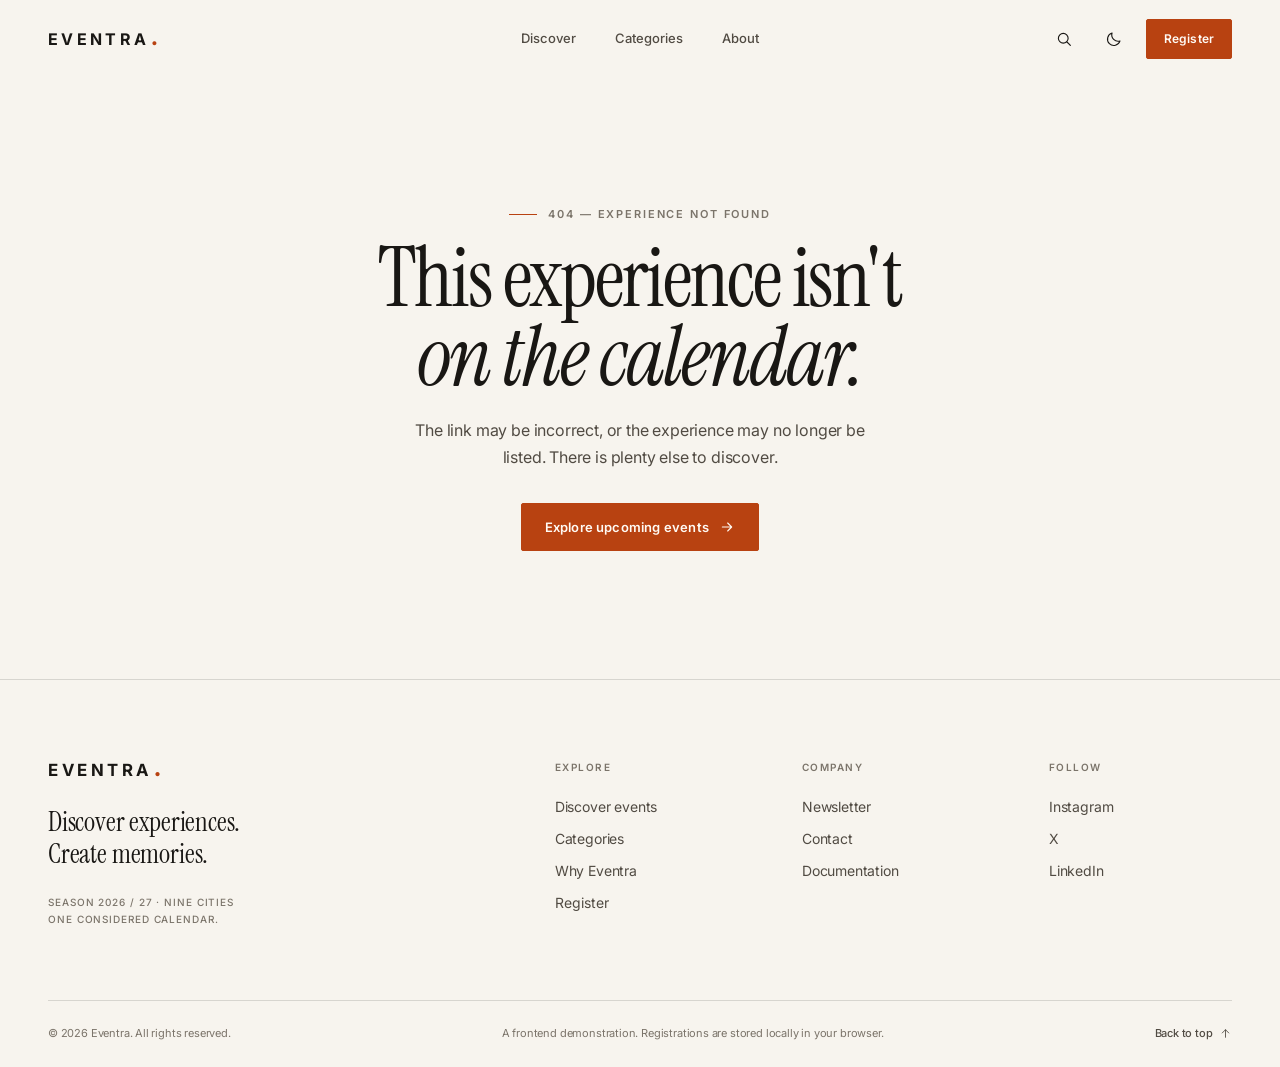
==== event.html @ 3c0b4830 "feat: build Eventra event discovery and registration site" ====
<!DOCTYPE html>
<html lang="en" data-theme="light">
<head>
  <meta charset="utf-8">
  <meta name="viewport" content="width=device-width, initial-scale=1">
  <title>Experience — Eventra</title>
  <meta name="description" content="An experience on the Eventra calendar. See the details, check availability, and register in a minute.">
  <meta name="theme-color" content="#f7f4ee">
  <meta property="og:title" content="Experience — Eventra">
  <meta property="og:description" content="An experience on the Eventra calendar.">
  <meta property="og:type" content="website">
  <link rel="icon" href="assets/favicon.svg" type="image/svg+xml">
  <link rel="preconnect" href="https://fonts.googleapis.com">
  <link rel="preconnect" href="https://fonts.gstatic.com" crossorigin>
  <link rel="preconnect" href="https://images.unsplash.com">
  <link href="https://fonts.googleapis.com/css2?family=Instrument+Serif:ital@0;1&family=Inter:wght@400;500;600;700&display=swap" rel="stylesheet">
  <link rel="stylesheet" href="css/style.css">
  <link rel="stylesheet" href="css/components.css">
  <link rel="stylesheet" href="css/event.css">
  <link rel="stylesheet" href="css/responsive.css">
  <script src="js/theme-init.js"></script>
</head>
<body id="top">
  <a class="skip-link" href="#main">Skip to content</a>
  <noscript>
    <div class="nojs-note">Eventra uses JavaScript to load event details and registration. Please enable it to continue.</div>
  </noscript>

  <header class="site-header" id="site-header">
    <div class="container header__inner">
      <a class="brand" href="index.html" aria-label="Eventra — home">
        EVENTRA<span class="brand__dot" aria-hidden="true">.</span>
      </a>

      <nav class="primary-nav" aria-label="Primary">
        <a class="nav-link" href="index.html#discover">Discover</a>
        <a class="nav-link" href="index.html#categories">Categories</a>
        <a class="nav-link" href="index.html#about">About</a>
      </nav>

      <div class="header__actions">
        <button type="button" class="icon-btn" data-search-jump aria-label="Search experiences" title="Search experiences">
          <svg viewBox="0 0 24 24" fill="none" stroke="currentColor" stroke-width="1.5" aria-hidden="true" focusable="false"><circle cx="11" cy="11" r="6.5"/><path d="m16 16 4.5 4.5" stroke-linecap="round"/></svg>
        </button>
        <button type="button" class="icon-btn theme-toggle" data-theme-toggle aria-label="Switch to dark mode" title="Switch to dark mode">
          <svg class="icon icon--sun" viewBox="0 0 24 24" fill="none" stroke="currentColor" stroke-width="1.5" aria-hidden="true" focusable="false"><circle cx="12" cy="12" r="4"/><path d="M12 2v2M12 20v2M4.9 4.9l1.4 1.4M17.7 17.7l1.4 1.4M2 12h2M20 12h2M4.9 19.1l1.4-1.4M17.7 6.3l1.4-1.4" stroke-linecap="round"/></svg>
          <svg class="icon icon--moon" viewBox="0 0 24 24" fill="none" stroke="currentColor" stroke-width="1.5" aria-hidden="true" focusable="false"><path d="M20 14.6A8.5 8.5 0 0 1 9.4 4a8.5 8.5 0 1 0 10.6 10.6Z" stroke-linejoin="round"/></svg>
        </button>
        <button type="button" class="btn btn-primary btn--sm header__cta" data-register>Register</button>
        <button type="button" class="nav-toggle" aria-label="Open menu" aria-expanded="false" aria-controls="mobile-nav">
          <span></span>
          <span></span>
        </button>
      </div>
    </div>

    <div class="mobile-nav" id="mobile-nav">
      <nav class="mobile-nav__links" aria-label="Mobile">
        <a class="mobile-nav__link" href="index.html#discover">
          <span>Discover</span>
          <svg class="icon" viewBox="0 0 24 24" fill="none" stroke="currentColor" stroke-width="1.6" aria-hidden="true"><path d="M5 12h14M13 6l6 6-6 6" stroke-linecap="round" stroke-linejoin="round"/></svg>
        </a>
        <a class="mobile-nav__link" href="index.html#categories">
          <span>Categories</span>
          <svg class="icon" viewBox="0 0 24 24" fill="none" stroke="currentColor" stroke-width="1.6" aria-hidden="true"><path d="M5 12h14M13 6l6 6-6 6" stroke-linecap="round" stroke-linejoin="round"/></svg>
        </a>
        <a class="mobile-nav__link" href="index.html#about">
          <span>About</span>
          <svg class="icon" viewBox="0 0 24 24" fill="none" stroke="currentColor" stroke-width="1.6" aria-hidden="true"><path d="M5 12h14M13 6l6 6-6 6" stroke-linecap="round" stroke-linejoin="round"/></svg>
        </a>
      </nav>
      <div class="mobile-nav__footer">
        <button type="button" class="btn btn-primary btn--block" data-register>Register for an event</button>
        <p>Discover experiences.<br>Create memories.</p>
      </div>
    </div>
  </header>

  <main id="main">
    <div id="event-view" hidden>
      <section class="event-hero" aria-labelledby="event-title">
        <div class="container">
          <nav class="breadcrumb" aria-label="Breadcrumb">
            <a href="index.html">Eventra</a>
            <span aria-hidden="true">/</span>
            <a href="index.html#discover">Discover</a>
            <span aria-hidden="true">/</span>
            <span id="event-breadcrumb-category">Category</span>
            <span aria-hidden="true">/</span>
            <span class="breadcrumb__current" id="event-breadcrumb-title" aria-current="page">Experience</span>
          </nav>

          <div class="event-hero__grid">
            <div class="event-hero__content">
              <div class="event-kicker reveal">
                <span class="tag" id="event-category">Category</span>
                <span class="event-kicker__season">Season 2026 / 27</span>
              </div>
              <h1 class="event-title reveal" id="event-title" style="--reveal-delay: 50ms">The experience.</h1>
              <p class="event-lede reveal" id="event-excerpt" style="--reveal-delay: 100ms"></p>
              <p class="event-host">Presented by <span id="event-host"></span></p>
              <div class="event-hero__actions reveal" style="--reveal-delay: 150ms">
                <button type="button" class="btn btn-primary event-register-trigger" id="event-register-hero" data-register>
                  Register now
                  <svg class="icon" viewBox="0 0 24 24" fill="none" stroke="currentColor" stroke-width="1.6" aria-hidden="true"><path d="M5 12h14M13 6l6 6-6 6" stroke-linecap="round" stroke-linejoin="round"/></svg>
                </button>
                <a class="link-underline" href="#registration-panel">Check availability</a>
              </div>
              <dl class="event-meta reveal" style="--reveal-delay: 200ms">
                <div class="event-meta__item">
                  <dt>Date</dt>
                  <dd id="event-date"></dd>
                </div>
                <div class="event-meta__item">
                  <dt>Time</dt>
                  <dd id="event-time"></dd>
                </div>
                <div class="event-meta__item">
                  <dt>Location</dt>
                  <dd><span id="event-venue"></span>, <span id="event-city"></span></dd>
                </div>
              </dl>
            </div>

            <figure class="event-cover reveal" style="--reveal-delay: 100ms">
              <img id="event-cover" alt="" width="1200" height="1500" decoding="async">
              <figcaption id="event-cover-caption"></figcaption>
            </figure>
          </div>
        </div>
      </section>

      <div class="container">
        <div class="event-body">
          <aside class="event-aside" aria-label="Registration details" id="registration-panel">
            <div class="registration-card">
              <div class="registration-card__top">
                <p class="eyebrow">Registration</p>
                <span class="status-badge" id="event-status">Registration open</span>
              </div>

              <div class="countdown-block" id="countdown-block">
                <p class="countdown-label">Starts in</p>
                <div class="countdown">
                  <div class="countdown__unit">
                    <span class="countdown__value" data-countdown="days">00</span>
                    <span class="countdown__label">Days</span>
                  </div>
                  <div class="countdown__unit">
                    <span class="countdown__value" data-countdown="hours">00</span>
                    <span class="countdown__label">Hours</span>
                  </div>
                  <div class="countdown__unit">
                    <span class="countdown__value" data-countdown="minutes">00</span>
                    <span class="countdown__label">Mins</span>
                  </div>
                  <div class="countdown__unit">
                    <span class="countdown__value" data-countdown="seconds">00</span>
                    <span class="countdown__label">Secs</span>
                  </div>
                </div>
              </div>
              <p class="countdown-ended" id="countdown-ended" hidden></p>

              <dl class="registration-meta">
                <div><dt>Date</dt><dd id="event-aside-date"></dd></div>
                <div><dt>Time</dt><dd id="event-aside-time"></dd></div>
                <div><dt>Venue</dt><dd id="event-aside-venue"></dd></div>
                <div><dt>Entry</dt><dd>Open RSVP</dd></div>
              </dl>

              <button type="button" class="btn btn-primary btn--block event-register-trigger" id="event-register" data-register>
                Register now
              </button>
              <a class="btn btn-ghost btn--block" id="event-past-link" href="index.html#discover" hidden>Explore upcoming events</a>

              <div class="registration-actions">
                <button type="button" class="text-link" data-copy-link>Copy link</button>
                <button type="button" class="text-link" id="calendar-button" data-add-calendar>Add to calendar</button>
              </div>

              <p class="registration-note">A demonstration registration. Your details stay in this browser; no payment or email is involved.</p>
            </div>
          </aside>

          <article class="event-content">
            <section class="detail-section" id="experience">
              <p class="eyebrow">About</p>
              <h2>The <em>experience.</em></h2>
              <div class="prose" id="event-description"></div>
            </section>

            <section class="detail-section">
              <p class="eyebrow">What to expect</p>
              <h2>Come as you are.<br><em>Leave with more.</em></h2>
              <ul class="expect-list" id="event-expect"></ul>
            </section>

            <section class="detail-section">
              <p class="eyebrow">Highlights</p>
              <h2>The shape of the day.</h2>
              <ul class="highlight-list" id="event-highlights"></ul>
            </section>

            <section class="detail-section">
              <p class="eyebrow">Venue</p>
              <h2>Where it happens.</h2>
              <div class="venue-card">
                <div>
                  <h3 id="event-venue-name"></h3>
                  <address>
                    <span id="event-address"></span><br>
                    <span id="event-venue-city"></span>
                  </address>
                </div>
                <a class="text-link" id="maps-link" href="https://www.google.com/maps" target="_blank" rel="noopener noreferrer">
                  Open in maps
                  <svg class="icon" viewBox="0 0 24 24" fill="none" stroke="currentColor" stroke-width="1.6" aria-hidden="true"><path d="M7 17 17 7M8 7h9v9" stroke-linecap="round" stroke-linejoin="round"/></svg>
                </a>
              </div>
            </section>
          </article>
        </div>
      </div>

      <section class="related" id="related-section" aria-labelledby="related-title">
        <div class="container">
          <div class="section-head">
            <div>
              <p class="eyebrow">Keep exploring</p>
              <h2 id="related-title">More worth<br><em>showing up</em> for.</h2>
            </div>
            <a class="section-head__link" href="index.html#discover">
              All experiences
              <svg class="icon" viewBox="0 0 24 24" fill="none" stroke="currentColor" stroke-width="1.6" aria-hidden="true"><path d="M5 12h14M13 6l6 6-6 6" stroke-linecap="round" stroke-linejoin="round"/></svg>
            </a>
          </div>
          <div class="related-grid" id="related-grid"></div>
        </div>
      </section>
    </div>

    <section class="not-found" id="event-not-found" hidden>
      <div class="container not-found__inner">
        <p class="eyebrow">404 — Experience not found</p>
        <h1>This experience isn't <br><em>on the calendar.</em></h1>
        <p>The link may be incorrect, or the experience may no longer be listed. There is plenty else to discover.</p>
        <a class="btn btn-primary" href="index.html#discover">
          Explore upcoming events
          <svg class="icon" viewBox="0 0 24 24" fill="none" stroke="currentColor" stroke-width="1.6" aria-hidden="true"><path d="M5 12h14M13 6l6 6-6 6" stroke-linecap="round" stroke-linejoin="round"/></svg>
        </a>
      </div>
    </section>
  </main>

  <footer class="site-footer">
    <div class="container footer__top">
      <div class="footer__brand">
        <a class="brand" href="index.html" aria-label="Eventra — home">
          EVENTRA<span class="brand__dot" aria-hidden="true">.</span>
        </a>
        <p class="footer__tagline">Discover experiences.<br>Create memories.</p>
        <p class="footer__edition">Season 2026 / 27 · Nine cities<br>One considered calendar.</p>
      </div>

      <nav class="footer__col" aria-label="Explore">
        <h3>Explore</h3>
        <a class="footer__link" href="index.html#discover">Discover events</a>
        <a class="footer__link" href="index.html#categories">Categories</a>
        <a class="footer__link" href="index.html#about">Why Eventra</a>
        <button class="footer__link" type="button" data-register>Register</button>
      </nav>

      <nav class="footer__col" aria-label="Company">
        <h3>Company</h3>
        <a class="footer__link" href="index.html#newsletter">Newsletter</a>
        <a class="footer__link" href="mailto:hello@eventra.studio">Contact</a>
        <a class="footer__link" href="README.md">Documentation</a>
      </nav>

      <div class="footer__col">
        <h3>Follow</h3>
        <a class="footer__link" href="https://www.instagram.com/subhrajyotisaho0/" target="_blank" rel="noopener noreferrer">Instagram</a>
        <a class="footer__link" href="https://x.com/subhra8640" target="_blank" rel="noopener noreferrer">X</a>
        <a class="footer__link" href="https://www.linkedin.com/in/subhrajyoti-s-b047a227a/" target="_blank" rel="noopener noreferrer">LinkedIn</a>
      </div>
    </div>

    <div class="container footer__bottom">
      <p>© <span data-year>2026</span> Eventra. All rights reserved.</p>
      <p class="footer__disclaimer">A frontend demonstration. Registrations are stored locally in your browser.</p>
      <a class="footer__top-link" href="#top">
        Back to top
        <svg class="icon" viewBox="0 0 24 24" fill="none" stroke="currentColor" stroke-width="1.6" aria-hidden="true"><path d="M12 19V5M6 11l6-6 6 6" stroke-linecap="round" stroke-linejoin="round"/></svg>
      </a>
    </div>
  </footer>

  <script defer src="js/events.js"></script>
  <script defer src="js/utils.js"></script>
  <script defer src="js/ui.js"></script>
  <script defer src="js/theme.js"></script>
  <script defer src="js/registration.js"></script>
  <script defer src="js/event-details.js"></script>
</body>
</html>
---- css/style.css ----
/* ==========================================================================
   EVENTRA — core design system
   Warm editorial minimalism. Instrument Serif, Inter, burnt orange.
   ========================================================================== */

/* --------------------------------------------------------------------------
   1. Design tokens
   -------------------------------------------------------------------------- */
:root {
  color-scheme: light;

  --bg: #f7f4ee;
  --bg-elevated: #fcfaf5;
  --surface: #efeae1;
  --surface-strong: #e7e0d4;

  --text: #191714;
  --text-soft: #514b43;
  --muted: #7b746a;

  --line: rgba(25, 23, 20, 0.14);
  --line-strong: rgba(25, 23, 20, 0.26);

  --accent: #b84211;
  --accent-hover: #953309;
  --accent-ink: #9e3a10;
  --accent-soft: #f1e0d2;
  --accent-contrast: #fffaf4;

  --success: #2b6a45;
  --danger: #a62b21;

  --shadow-sm: 0 10px 30px rgba(25, 23, 20, 0.08);
  --shadow-lg: 0 30px 90px rgba(20, 17, 13, 0.22);

  --font-serif: "Instrument Serif", "Iowan Old Style", Georgia, "Times New Roman", serif;
  --font-sans: "Inter", -apple-system, BlinkMacSystemFont, "Segoe UI", Helvetica, Arial, sans-serif;
  --font-mono: "SFMono-Regular", Consolas, "Liberation Mono", Menlo, monospace;

  --container: 78rem;
  --gutter: clamp(1.25rem, 4vw, 3rem);
  --header-height: 4.875rem;
  --section-space: clamp(4.5rem, 9vw, 8.5rem);
  --radius: 2px;

  --ease: cubic-bezier(0.22, 0.61, 0.36, 1);
  --ease-out: cubic-bezier(0.16, 1, 0.3, 1);
}

[data-theme="dark"] {
  color-scheme: dark;

  --bg: #141311;
  --bg-elevated: #1b1917;
  --surface: #201e1b;
  --surface-strong: #282521;

  --text: #f3efe7;
  --text-soft: #c9c3b8;
  --muted: #9b9489;

  --line: rgba(243, 239, 231, 0.13);
  --line-strong: rgba(243, 239, 231, 0.25);

  --accent: #ff6a33;
  --accent-hover: #ff8458;
  --accent-ink: #ff8a60;
  --accent-soft: #3a2418;
  --accent-contrast: #1b0c05;

  --success: #86c79f;
  --danger: #ff9b91;

  --shadow-sm: 0 10px 30px rgba(0, 0, 0, 0.3);
  --shadow-lg: 0 30px 90px rgba(0, 0, 0, 0.5);
}

/* --------------------------------------------------------------------------
   2. Base
   -------------------------------------------------------------------------- */
*,
*::before,
*::after {
  box-sizing: border-box;
}

html {
  scroll-behavior: smooth;
  scroll-padding-top: calc(var(--header-height) + 1.25rem);
  -webkit-text-size-adjust: 100%;
  text-size-adjust: 100%;
}

body {
  margin: 0;
  min-width: 20rem;
  overflow-x: clip;
  background-color: var(--bg);
  color: var(--text);
  font-family: var(--font-sans);
  font-size: 1rem;
  line-height: 1.65;
  letter-spacing: -0.011em;
  -webkit-font-smoothing: antialiased;
  -moz-osx-font-smoothing: grayscale;
  text-rendering: optimizeLegibility;
}

body.is-modal-open,
body.is-nav-open {
  overflow: hidden;
}

main {
  display: block;
}

h1,
h2,
h3,
h4 {
  margin: 0;
  font-family: var(--font-serif);
  font-weight: 400;
  letter-spacing: -0.018em;
  line-height: 1.05;
  text-wrap: balance;
}

h1 em,
h2 em,
h3 em {
  font-style: italic;
}

p {
  margin: 0;
}

ul,
ol,
dl,
dd {
  margin: 0;
  padding: 0;
}

ul,
ol {
  list-style: none;
}

img,
svg {
  display: block;
}

img {
  max-width: 100%;
}

a {
  color: inherit;
  text-decoration: none;
}

button {
  margin: 0;
  padding: 0;
  border: 0;
  background: none;
  color: inherit;
  font: inherit;
  cursor: pointer;
}

input,
select,
textarea {
  font: inherit;
  color: inherit;
}

fieldset {
  margin: 0;
  padding: 0;
  border: 0;
}

address {
  font-style: normal;
}

::selection {
  background: var(--accent);
  color: var(--accent-contrast);
}

:focus-visible {
  outline: 2px solid var(--accent);
  outline-offset: 3px;
}

[hidden] {
  display: none !important;
}

.icon {
  width: 1rem;
  height: 1rem;
  flex: 0 0 auto;
}

.sr-only {
  position: absolute !important;
  width: 1px;
  height: 1px;
  padding: 0;
  margin: -1px;
  overflow: hidden;
  clip: rect(0, 0, 0, 0);
  white-space: nowrap;
  border: 0;
}

.skip-link {
  position: fixed;
  top: 0.75rem;
  left: 0.75rem;
  z-index: 2000;
  padding: 0.75rem 1rem;
  border-radius: var(--radius);
  background: var(--text);
  color: var(--bg);
  font-size: 0.8125rem;
  font-weight: 600;
  transform: translateY(-200%);
  transition: transform 0.2s var(--ease);
}

.skip-link:focus {
  transform: translateY(0);
}

.nojs-note {
  padding: 0.85rem var(--gutter);
  border-bottom: 1px solid var(--line);
  background: var(--surface);
  color: var(--text-soft);
  text-align: center;
  font-size: 0.8125rem;
}

.container {
  width: min(var(--container), calc(100% - (var(--gutter) * 2)));
  margin-inline: auto;
}

/* --------------------------------------------------------------------------
   3. Shared type and interface atoms
   -------------------------------------------------------------------------- */
.eyebrow {
  display: flex;
  align-items: center;
  gap: 0.7rem;
  margin: 0 0 1.1rem;
  color: var(--muted);
  font-family: var(--font-sans);
  font-size: 0.6875rem;
  font-weight: 600;
  letter-spacing: 0.17em;
  line-height: 1.3;
  text-transform: uppercase;
}

.eyebrow::before {
  content: "";
  width: 1.75rem;
  height: 1px;
  flex: 0 0 auto;
  background: var(--accent);
}

.btn {
  display: inline-flex;
  min-height: 3rem;
  align-items: center;
  justify-content: center;
  gap: 0.65rem;
  padding: 0.8rem 1.4rem;
  border: 1px solid transparent;
  border-radius: var(--radius);
  font-family: var(--font-sans);
  font-size: 0.8125rem;
  font-weight: 600;
  letter-spacing: 0.015em;
  line-height: 1.2;
  text-align: center;
  transition:
    background-color 0.25s var(--ease),
    border-color 0.25s var(--ease),
    color 0.25s var(--ease),
    transform 0.25s var(--ease);
}

.btn .icon {
  width: 1rem;
  height: 1rem;
  transition: transform 0.25s var(--ease);
}

.btn:hover .icon {
  transform: translateX(3px);
}

.btn--primary,
.btn-primary {
  border-color: var(--accent);
  background: var(--accent);
  color: var(--accent-contrast);
}

.btn--primary:hover,
.btn-primary:hover {
  border-color: var(--accent-hover);
  background: var(--accent-hover);
}

.btn--ghost,
.btn-ghost {
  border-color: var(--line-strong);
  background: transparent;
  color: var(--text);
}

.btn--ghost:hover,
.btn-ghost:hover {
  border-color: var(--text);
}

.btn--sm {
  min-height: 2.5rem;
  padding: 0.55rem 1.05rem;
  font-size: 0.75rem;
}

.btn--block,
.btn-block {
  width: 100%;
}

.btn:disabled,
.btn[aria-disabled="true"] {
  cursor: not-allowed;
  opacity: 0.5;
}

.btn:disabled:hover .icon,
.btn[aria-disabled="true"]:hover .icon {
  transform: none;
}

.link-underline {
  display: inline-flex;
  align-items: center;
  padding-bottom: 0.25rem;
  border-bottom: 1px solid var(--line-strong);
  color: var(--text);
  font-size: 0.8125rem;
  font-weight: 500;
  transition: border-color 0.25s var(--ease), color 0.25s var(--ease);
}

.link-underline:hover {
  border-color: var(--accent);
  color: var(--accent-ink);
}

.text-link {
  display: inline-flex;
  align-items: center;
  gap: 0.45rem;
  padding-bottom: 0.2rem;
  border: 0;
  border-bottom: 1px solid var(--line-strong);
  background: none;
  color: var(--text);
  font-family: var(--font-sans);
  font-size: 0.6875rem;
  font-weight: 600;
  letter-spacing: 0.09em;
  line-height: 1.4;
  text-transform: uppercase;
  transition: border-color 0.25s var(--ease), color 0.25s var(--ease);
}

.text-link .icon {
  width: 0.875rem;
  height: 0.875rem;
}

.text-link:hover {
  border-color: var(--accent);
  color: var(--accent-ink);
}

.tag {
  display: inline-flex;
  align-items: center;
  gap: 0.45rem;
  padding: 0.38rem 0.55rem;
  border: 1px solid var(--line);
  border-radius: var(--radius);
  background: var(--bg);
  color: var(--text);
  font-family: var(--font-sans);
  font-size: 0.625rem;
  font-weight: 600;
  letter-spacing: 0.11em;
  line-height: 1.3;
  text-transform: uppercase;
}

.tag::before {
  content: "";
  width: 0.3rem;
  height: 0.3rem;
  flex: 0 0 auto;
  background: var(--accent);
}

.field-input {
  width: 100%;
  min-height: 3rem;
  padding: 0.72rem 0.9rem;
  border: 1px solid var(--line);
  border-radius: var(--radius);
  background: var(--bg);
  color: var(--text);
  font-size: 0.9375rem;
  line-height: 1.5;
  transition: border-color 0.2s var(--ease), box-shadow 0.2s var(--ease);
}

.field-input::placeholder {
  color: var(--muted);
  opacity: 0.85;
}

.field-input:focus {
  outline: none;
  border-color: var(--accent);
  box-shadow: 0 0 0 3px var(--accent-soft);
}

.field-input[aria-invalid="true"] {
  border-color: var(--danger);
}

.field-input[aria-invalid="true"]:focus {
  box-shadow: 0 0 0 3px rgba(166, 43, 33, 0.16);
}

textarea.field-input {
  min-height: 6.5rem;
  resize: vertical;
}

.select-wrap {
  position: relative;
}

.select-wrap > .icon,
.select-wrap > svg {
  position: absolute;
  top: 50%;
  right: 0.85rem;
  width: 1rem;
  height: 1rem;
  color: var(--muted);
  pointer-events: none;
  transform: translateY(-50%);
}

select.field-input {
  appearance: none;
  padding-right: 2.5rem;
  cursor: pointer;
}

select option {
  background: var(--bg-elevated);
  color: var(--text);
}

.form-status {
  min-height: 1.5em;
  margin: 0.7rem 0 0;
  color: var(--success);
  font-size: 0.8125rem;
  line-height: 1.5;
}

.form-status.is-error {
  color: var(--danger);
}

/* --------------------------------------------------------------------------
   4. Header and mobile navigation
   -------------------------------------------------------------------------- */
.site-header {
  position: sticky;
  top: 0;
  z-index: 100;
  border-bottom: 1px solid transparent;
  background: var(--bg);
  transition: border-color 0.3s var(--ease);
}

.site-header.is-scrolled {
  border-bottom-color: var(--line);
}

.header__inner {
  display: grid;
  grid-template-columns: 1fr auto 1fr;
  align-items: center;
  gap: 2rem;
  height: var(--header-height);
}

.brand {
  display: inline-flex;
  align-items: baseline;
  justify-self: start;
  color: var(--text);
  font-family: var(--font-sans);
  font-size: 1rem;
  font-weight: 700;
  letter-spacing: 0.21em;
  line-height: 1;
  white-space: nowrap;
}

.brand__dot {
  margin-left: 0.08em;
  color: var(--accent);
  font-size: 1.5em;
  line-height: 0;
}

.primary-nav {
  display: flex;
  align-items: center;
  justify-content: center;
  gap: clamp(1.5rem, 3vw, 2.75rem);
}

.nav-link {
  position: relative;
  display: inline-block;
  padding: 0.55rem 0;
  color: var(--text-soft);
  font-size: 0.8125rem;
  font-weight: 500;
  letter-spacing: 0.005em;
  transition: color 0.2s var(--ease);
}

.nav-link::after {
  content: "";
  position: absolute;
  right: 100%;
  bottom: 0.25rem;
  left: 0;
  height: 1px;
  background: var(--accent);
  transition: right 0.3s var(--ease);
}

.nav-link:hover {
  color: var(--text);
}

.nav-link:hover::after,
.nav-link.is-active::after {
  right: 0;
}

.nav-link.is-active {
  color: var(--text);
}

.header__actions {
  display: flex;
  align-items: center;
  justify-self: end;
  gap: 0.4rem;
}

.icon-btn {
  display: inline-grid;
  width: 2.75rem;
  height: 2.75rem;
  place-items: center;
  border: 1px solid transparent;
  border-radius: var(--radius);
  color: var(--text);
  transition: background-color 0.2s var(--ease), color 0.2s var(--ease);
}

.icon-btn > svg,
.icon-btn > .icon {
  width: 1.125rem;
  height: 1.125rem;
}

.icon-btn:hover {
  background: var(--surface);
  color: var(--text);
}

.theme-toggle .icon--sun {
  display: none;
}

.theme-toggle .icon--moon {
  display: block;
}

[data-theme="dark"] .theme-toggle .icon--sun {
  display: block;
}

[data-theme="dark"] .theme-toggle .icon--moon {
  display: none;
}

.header__cta {
  margin-left: 0.2rem;
}

.nav-toggle {
  position: relative;
  display: none;
  width: 2.75rem;
  height: 2.75rem;
  border-radius: var(--radius);
}

.nav-toggle span {
  position: absolute;
  top: 50%;
  left: 50%;
  display: block;
  width: 1.125rem;
  height: 1.5px;
  background: currentColor;
  transform: translate(-50%, calc(-50% - 3px));
  transition: transform 0.25s var(--ease);
}

.nav-toggle span:last-child {
  transform: translate(-50%, calc(-50% + 3px));
}

.nav-toggle[aria-expanded="true"] span:first-child {
  transform: translate(-50%, -50%) rotate(45deg);
}

.nav-toggle[aria-expanded="true"] span:last-child {
  transform: translate(-50%, -50%) rotate(-45deg);
}

.mobile-nav {
  display: none;
}

.mobile-nav__links {
  display: flex;
  flex-direction: column;
}

.mobile-nav__link {
  display: flex;
  align-items: center;
  justify-content: space-between;
  gap: 1rem;
  padding: 1.1rem 0;
  border-bottom: 1px solid var(--line);
  font-family: var(--font-serif);
  font-size: 1.9rem;
  line-height: 1.2;
}

.mobile-nav__link .icon {
  width: 1.1rem;
  height: 1.1rem;
  color: var(--accent-ink);
}

.mobile-nav__footer {
  display: grid;
  gap: 1.25rem;
  margin-top: 1.75rem;
}

.mobile-nav__footer p {
  color: var(--muted);
  font-family: var(--font-serif);
  font-size: 1.1rem;
  line-height: 1.35;
}

/* --------------------------------------------------------------------------
   5. Sections and shared section headings
   -------------------------------------------------------------------------- */
.section {
  padding-block: var(--section-space);
}

.section--surface {
  border-top: 1px solid var(--line);
  border-bottom: 1px solid var(--line);
  background: var(--surface);
}

.section-head {
  display: flex;
  align-items: flex-end;
  justify-content: space-between;
  gap: clamp(1.5rem, 4vw, 3.5rem);
  margin-bottom: clamp(2.5rem, 5vw, 4.25rem);
}

.section-head h2 {
  max-width: 18ch;
  margin-top: 0.75rem;
  font-size: clamp(2.5rem, 4.8vw, 4.35rem);
  line-height: 1.01;
  letter-spacing: -0.02em;
}

.section-head__copy {
  max-width: 24rem;
  margin-bottom: 0.4rem;
  color: var(--text-soft);
  font-size: 0.9375rem;
  line-height: 1.7;
}

.section-head__link {
  display: inline-flex;
  flex: 0 0 auto;
  align-items: center;
  gap: 0.5rem;
  margin-bottom: 0.55rem;
  padding-bottom: 0.2rem;
  border-bottom: 1px solid var(--line-strong);
  color: var(--text);
  font-size: 0.6875rem;
  font-weight: 600;
  letter-spacing: 0.09em;
  line-height: 1.4;
  text-transform: uppercase;
  transition: border-color 0.25s var(--ease), color 0.25s var(--ease);
}

.section-head__link .icon {
  width: 0.875rem;
  height: 0.875rem;
}

.section-head__link:hover {
  border-color: var(--accent);
  color: var(--accent-ink);
}

/* --------------------------------------------------------------------------
   6. Footer
   -------------------------------------------------------------------------- */
.site-footer {
  padding-top: clamp(3.5rem, 6vw, 5rem);
  border-top: 1px solid var(--line);
  background: var(--bg);
}

.footer__top {
  display: grid;
  grid-template-columns: minmax(0, 1.5fr) repeat(3, minmax(0, 0.62fr));
  gap: clamp(2rem, 5vw, 4rem);
}

.footer__brand .brand {
  font-size: 1.05rem;
}

.footer__tagline {
  margin: 1.4rem 0 1.5rem;
  font-family: var(--font-serif);
  font-size: 1.7rem;
  line-height: 1.18;
}

.footer__edition {
  color: var(--muted);
  font-size: 0.625rem;
  font-weight: 500;
  letter-spacing: 0.09em;
  line-height: 1.7;
  text-transform: uppercase;
}

.footer__col {
  display: flex;
  flex-direction: column;
  align-items: flex-start;
}

.footer__col h3 {
  margin: 0.2rem 0 1.05rem;
  color: var(--muted);
  font-family: var(--font-sans);
  font-size: 0.625rem;
  font-weight: 600;
  letter-spacing: 0.15em;
  line-height: 1.4;
  text-transform: uppercase;
}

.footer__link {
  display: block;
  padding: 0.32rem 0;
  color: var(--text-soft);
  font-size: 0.875rem;
  line-height: 1.55;
  text-align: left;
  transition: color 0.2s var(--ease);
}

.footer__link:hover {
  color: var(--accent-ink);
}

.footer__bottom {
  display: flex;
  align-items: center;
  justify-content: space-between;
  gap: 1.25rem 2rem;
  margin-top: clamp(3rem, 6vw, 4.5rem);
  padding-block: 1.5rem;
  border-top: 1px solid var(--line);
  color: var(--muted);
  font-size: 0.6875rem;
  line-height: 1.6;
}

.footer__disclaimer {
  max-width: 30rem;
  text-align: center;
}

.footer__top-link {
  display: inline-flex;
  flex: 0 0 auto;
  align-items: center;
  gap: 0.4rem;
  color: var(--text-soft);
  font-weight: 500;
  transition: color 0.2s var(--ease);
}

.footer__top-link .icon {
  width: 0.8125rem;
  height: 0.8125rem;
}

.footer__top-link:hover {
  color: var(--accent-ink);
}

/* --------------------------------------------------------------------------
   7. Reveal, theme transitions, toast
   -------------------------------------------------------------------------- */
.js .reveal {
  opacity: 0;
  transform: translateY(16px);
  transition:
    opacity 0.7s var(--ease-out),
    transform 0.7s var(--ease-out);
  transition-delay: var(--reveal-delay, 0ms);
}

.js .reveal.is-visible {
  opacity: 1;
  transform: none;
}

html.theme-transitioning *,
html.theme-transitioning *::before,
html.theme-transitioning *::after {
  transition-property: background-color, border-color, color, fill, stroke, box-shadow !important;
  transition-duration: 0.35s !important;
  transition-timing-function: ease !important;
}

.toast-container {
  position: fixed;
  bottom: 1.5rem;
  left: 50%;
  z-index: 1200;
  display: grid;
  width: max-content;
  max-width: calc(100vw - 2rem);
  gap: 0.5rem;
  pointer-events: none;
  transform: translateX(-50%);
}

.toast {
  padding: 0.7rem 1rem;
  border: 1px solid var(--line);
  border-radius: var(--radius);
  background: var(--text);
  color: var(--bg);
  box-shadow: var(--shadow-sm);
  font-size: 0.8125rem;
  font-weight: 500;
  line-height: 1.5;
  animation: toast-in 0.25s var(--ease-out);
  transition: opacity 0.25s var(--ease), transform 0.25s var(--ease);
}

.toast.is-leaving {
  opacity: 0;
  transform: translateY(4px);
}

@keyframes toast-in {
  from {
    opacity: 0;
    transform: translateY(6px);
  }
  to {
    opacity: 1;
    transform: translateY(0);
  }
}
---- css/components.css ----
/* ==========================================================================
   EVENTRA — homepage components and registration dialog
   ========================================================================== */

/* --------------------------------------------------------------------------
   Hero
   -------------------------------------------------------------------------- */
.hero {
  padding-block: clamp(3rem, 6vw, 5.5rem) clamp(3.5rem, 6vw, 6.5rem);
}

.hero__grid {
  display: grid;
  grid-template-columns: minmax(0, 1.03fr) minmax(0, 0.97fr);
  align-items: center;
  gap: clamp(2.5rem, 6vw, 5.5rem);
}

.hero__content {
  position: relative;
  z-index: 1;
}

.hero__title {
  margin: 0.35rem 0 1.5rem;
  font-size: clamp(3.4rem, 7.6vw, 6.9rem);
  line-height: 0.92;
  letter-spacing: -0.025em;
}

.hero__lede {
  max-width: 31rem;
  margin-bottom: 2rem;
  color: var(--text-soft);
  font-size: clamp(1rem, 1.2vw, 1.125rem);
  line-height: 1.72;
}

.hero__actions {
  display: flex;
  flex-wrap: wrap;
  align-items: center;
  gap: 1.25rem 1.75rem;
}

.hero__stats {
  display: grid;
  grid-template-columns: repeat(3, 1fr);
  gap: 1.25rem;
  margin-top: clamp(2.5rem, 5vw, 4rem);
  padding-top: 1.4rem;
  border-top: 1px solid var(--line);
}

.hero__stats li {
  min-width: 0;
  padding-left: 1.25rem;
  border-left: 1px solid var(--line);
}

.hero__stats li:first-child {
  padding-left: 0;
  border-left: 0;
}

.hero__stats strong {
  display: block;
  font-family: var(--font-serif);
  font-size: clamp(1.7rem, 2.6vw, 2.15rem);
  font-weight: 400;
  line-height: 1;
  letter-spacing: -0.02em;
}

.hero__stats span {
  display: block;
  margin-top: 0.45rem;
  color: var(--muted);
  font-size: 0.625rem;
  font-weight: 600;
  letter-spacing: 0.12em;
  line-height: 1.4;
  text-transform: uppercase;
}

.hero__media {
  position: relative;
  justify-self: end;
  width: 100%;
  max-width: 34rem;
  margin: 0;
}

.hero__frame {
  position: relative;
  aspect-ratio: 4 / 5;
  max-height: 43rem;
  overflow: hidden;
  border-radius: var(--radius);
  background: var(--surface);
}

.hero__frame::after {
  content: "";
  position: absolute;
  inset: 0;
  border: 1px solid rgba(255, 255, 255, 0.14);
  pointer-events: none;
}

.hero__frame img {
  width: 100%;
  height: 100%;
  object-fit: cover;
  transition: transform 1.2s var(--ease);
}

.hero__media:hover .hero__frame img {
  transform: scale(1.025);
}

.hero__season {
  position: absolute;
  top: 1rem;
  right: 1rem;
  padding: 0.42rem 0.58rem;
  border: 1px solid var(--line);
  border-radius: var(--radius);
  background: var(--bg);
  color: var(--text);
  font-size: 0.5625rem;
  font-weight: 600;
  letter-spacing: 0.14em;
  line-height: 1.3;
  text-transform: uppercase;
}

.hero__card {
  position: absolute;
  bottom: 1.5rem;
  left: -1.5rem;
  width: min(78%, 21rem);
  padding: 1.1rem 1.25rem 1.2rem;
  border: 1px solid var(--line);
  border-radius: var(--radius);
  background: var(--bg-elevated);
  box-shadow: var(--shadow-sm);
}

.hero__card .eyebrow {
  margin-bottom: 0.5rem;
  font-size: 0.5625rem;
  letter-spacing: 0.14em;
}

.hero__card .eyebrow::before {
  width: 1rem;
}

.hero__card-link {
  display: flex;
  align-items: center;
  justify-content: space-between;
  gap: 0.75rem;
  font-family: var(--font-serif);
  font-size: 1.4rem;
  line-height: 1.12;
  transition: color 0.2s var(--ease);
}

.hero__card-link .icon {
  width: 1rem;
  height: 1rem;
  color: var(--accent-ink);
  transition: transform 0.25s var(--ease);
}

.hero__card-link:hover {
  color: var(--accent-ink);
}

.hero__card-link:hover .icon {
  transform: translate(2px, -2px);
}

.hero__card-meta {
  margin-top: 0.4rem;
  color: var(--muted);
  font-size: 0.6875rem;
  letter-spacing: 0.03em;
}

/* --------------------------------------------------------------------------
   Featured experiences
   -------------------------------------------------------------------------- */
.featured-grid {
  display: grid;
  grid-template-columns: minmax(0, 1.28fr) minmax(0, 0.9fr);
  align-items: stretch;
  gap: clamp(2rem, 4vw, 3.5rem);
}

.feature-card {
  min-width: 0;
}

.feature-card--lead {
  grid-row: span 2;
}

.feature-card__link {
  display: flex;
  height: 100%;
  flex-direction: column;
}

.feature-card__media {
  position: relative;
  overflow: hidden;
  border-radius: var(--radius);
  background: var(--surface);
}

.feature-card__media img {
  width: 100%;
  height: 100%;
  object-fit: cover;
  transition: transform 0.9s var(--ease);
}

.feature-card:hover .feature-card__media img {
  transform: scale(1.035);
}

.feature-card--lead .feature-card__media {
  min-height: 24rem;
  flex: 1;
}

.feature-card--compact .feature-card__link {
  display: grid;
  grid-template-columns: minmax(0, 0.92fr) minmax(0, 1.08fr);
  align-items: stretch;
  gap: 1.5rem;
}

.feature-card--compact .feature-card__media {
  width: 100%;
  min-width: 0;
  height: 100%;
  aspect-ratio: auto;
}

.feature-card--compact + .feature-card--compact {
  padding-top: clamp(1.5rem, 3vw, 2rem);
  border-top: 1px solid var(--line);
}

.feature-card__media .tag {
  position: absolute;
  top: 0.9rem;
  left: 0.9rem;
}

.feature-card__number {
  position: absolute;
  right: 1rem;
  bottom: 0.75rem;
  color: #fff;
  font-family: var(--font-serif);
  font-size: 2.25rem;
  line-height: 1;
  opacity: 0.82;
  text-shadow: 0 2px 18px rgba(0, 0, 0, 0.45);
}

.feature-card__body {
  padding-top: 1.2rem;
}

.feature-card__meta {
  display: flex;
  justify-content: space-between;
  gap: 1rem;
  margin-bottom: 0.55rem;
  color: var(--muted);
  font-size: 0.625rem;
  font-weight: 600;
  letter-spacing: 0.11em;
  line-height: 1.5;
  text-transform: uppercase;
}

.feature-card__title {
  margin-bottom: 0.7rem;
  font-size: clamp(1.55rem, 2.4vw, 2.55rem);
  line-height: 1.06;
  transition: color 0.25s var(--ease);
}

.feature-card--compact .feature-card__title {
  font-size: clamp(1.35rem, 1.8vw, 1.7rem);
}

.feature-card:hover .feature-card__title {
  color: var(--accent-ink);
}

.feature-card__venue {
  margin-bottom: 0.85rem;
  color: var(--muted);
  font-size: 0.75rem;
  line-height: 1.5;
}

.feature-card--compact .feature-card__venue {
  margin-bottom: 0.65rem;
  font-size: 0.7rem;
}

.feature-card__excerpt {
  display: -webkit-box;
  overflow: hidden;
  margin-bottom: 1rem;
  color: var(--text-soft);
  font-size: 0.9rem;
  line-height: 1.65;
  -webkit-box-orient: vertical;
  -webkit-line-clamp: 3;
}

.feature-card--compact .feature-card__excerpt {
  -webkit-line-clamp: 2;
}

/* --------------------------------------------------------------------------
   Category index
   -------------------------------------------------------------------------- */
.category-index {
  display: grid;
  grid-template-columns: 1fr 1fr;
  column-gap: clamp(2rem, 5vw, 5.5rem);
  border-bottom: 1px solid var(--line);
}

.category-row {
  display: grid;
  grid-template-columns: 2.25rem minmax(0, 1fr) auto 1.25rem;
  align-items: center;
  gap: 1rem;
  width: 100%;
  padding: 1.3rem 0.25rem;
  border-top: 1px solid var(--line);
  color: var(--text);
  text-align: left;
  transition: color 0.2s var(--ease);
}

.category-row__index {
  color: var(--muted);
  font-family: var(--font-serif);
  font-size: 0.9rem;
  font-variant-numeric: tabular-nums;
}

.category-row__info {
  display: flex;
  min-width: 0;
  flex-direction: column;
  gap: 0.15rem;
}

.category-row__name {
  font-family: var(--font-serif);
  font-size: 1.45rem;
  line-height: 1.2;
  transition: color 0.2s var(--ease);
}

.category-row__blurb {
  color: var(--muted);
  font-size: 0.75rem;
  line-height: 1.5;
}

.category-row__count {
  color: var(--muted);
  font-size: 0.625rem;
  font-weight: 500;
  letter-spacing: 0.05em;
  white-space: nowrap;
}

.category-row__arrow {
  display: inline-flex;
  align-items: center;
  justify-content: flex-end;
  color: var(--muted);
  transition: color 0.2s var(--ease), transform 0.25s var(--ease);
}

.category-row__arrow .icon {
  width: 1.05rem;
  height: 1.05rem;
}

.category-row:hover .category-row__name {
  color: var(--accent-ink);
}

.category-row:hover .category-row__arrow {
  color: var(--accent-ink);
  transform: translate(2px, -2px);
}

.category-row:focus-visible {
  outline-offset: -2px;
}

/* --------------------------------------------------------------------------
   Discovery: toolbar, filters, cards
   -------------------------------------------------------------------------- */
.discover__toolbar {
  display: flex;
  align-items: center;
  justify-content: space-between;
  gap: 1.5rem;
  padding-block: 1rem;
  border-top: 1px solid var(--line);
}

.search-field {
  display: flex;
  width: min(100%, 30rem);
  min-height: 3rem;
  flex: 1 1 22rem;
  align-items: center;
  gap: 0.7rem;
  padding: 0.55rem 0.9rem;
  border: 1px solid var(--line);
  border-radius: var(--radius);
  background: var(--bg-elevated);
  transition: border-color 0.2s var(--ease), box-shadow 0.2s var(--ease);
}

.search-field:focus-within {
  border-color: var(--text-soft);
  box-shadow: 0 0 0 3px var(--surface);
}

.search-field > svg {
  width: 1.05rem;
  height: 1.05rem;
  flex: 0 0 auto;
  color: var(--muted);
}

.search-field input {
  width: 100%;
  min-width: 0;
  padding: 0.25rem 0;
  border: 0;
  background: transparent;
  color: var(--text);
  font-size: 0.9375rem;
  line-height: 1.5;
  outline: none;
  appearance: none;
}

.search-field input::placeholder {
  color: var(--muted);
}

.search-field input::-webkit-search-cancel-button {
  display: none;
}

.search-field__clear {
  display: inline-grid;
  width: 1.75rem;
  height: 1.75rem;
  flex: 0 0 auto;
  place-items: center;
  border-radius: 50%;
  color: var(--muted);
  transition: background-color 0.2s var(--ease), color 0.2s var(--ease);
}

.search-field__clear svg {
  width: 0.9rem;
  height: 0.9rem;
}

.search-field__clear:hover {
  background: var(--surface);
  color: var(--text);
}

.sort-field {
  display: flex;
  flex: 0 0 auto;
  align-items: center;
  gap: 0.65rem;
  color: var(--muted);
  font-size: 0.6875rem;
  font-weight: 600;
  letter-spacing: 0.09em;
  text-transform: uppercase;
}

.sort-field select {
  width: auto;
  min-height: 2.65rem;
  padding: 0.55rem 2.25rem 0.55rem 0.8rem;
  border: 1px solid var(--line);
  border-radius: var(--radius);
  background: transparent;
  color: var(--text);
  font-size: 0.8125rem;
  font-weight: 500;
  letter-spacing: 0;
  text-transform: none;
  appearance: none;
  cursor: pointer;
}

.sort-field .select-wrap > .icon {
  right: 0.7rem;
}

.filter-bar {
  display: flex;
  align-items: center;
  justify-content: space-between;
  gap: 1.5rem;
  border-bottom: 1px solid var(--line);
}

.filter-chips {
  display: flex;
  flex: 1;
  align-items: center;
  gap: 1.75rem;
  overflow-x: auto;
  scrollbar-width: none;
}

.filter-chips::-webkit-scrollbar {
  display: none;
}

.filter-chip {
  position: relative;
  display: inline-flex;
  min-height: 2.9rem;
  flex: 0 0 auto;
  align-items: center;
  padding: 0.8rem 0;
  color: var(--muted);
  font-size: 0.6875rem;
  font-weight: 600;
  letter-spacing: 0.09em;
  text-transform: uppercase;
  white-space: nowrap;
  transition: color 0.2s var(--ease);
}

.filter-chip::after {
  content: "";
  position: absolute;
  right: 0;
  bottom: -1px;
  left: 0;
  height: 1px;
  background: var(--accent);
  transform: scaleX(0);
  transform-origin: left;
  transition: transform 0.3s var(--ease);
}

.filter-chip:hover {
  color: var(--text);
}

.filter-chip.is-active {
  color: var(--text);
}

.filter-chip.is-active::after {
  transform: scaleX(1);
}

.filter-chip:focus-visible {
  outline-offset: -2px;
}

.clear-filters {
  flex: 0 0 auto;
  padding: 0.5rem 0;
  border-bottom: 1px solid var(--line-strong);
  color: var(--text-soft);
  font-size: 0.625rem;
  font-weight: 600;
  letter-spacing: 0.09em;
  line-height: 1.4;
  text-transform: uppercase;
  transition: border-color 0.2s var(--ease), color 0.2s var(--ease);
}

.clear-filters:hover {
  border-color: var(--accent);
  color: var(--accent-ink);
}

.results-bar {
  display: flex;
  align-items: center;
  justify-content: flex-end;
  padding: 1rem 0 2.25rem;
}

.results-count {
  color: var(--muted);
  font-size: 0.6875rem;
  font-weight: 500;
  letter-spacing: 0.05em;
  line-height: 1.5;
}

.events-grid {
  display: grid;
  grid-template-columns: repeat(3, minmax(0, 1fr));
  gap: 3.25rem 2rem;
}

.event-card {
  min-width: 0;
  padding-bottom: 1.25rem;
  border-bottom: 1px solid var(--line);
}

.event-card__link {
  display: flex;
  height: 100%;
  flex-direction: column;
}

.event-card__media {
  position: relative;
  aspect-ratio: 4 / 3;
  overflow: hidden;
  border-radius: var(--radius);
  background: var(--surface);
}

.event-card__media img {
  width: 100%;
  height: 100%;
  object-fit: cover;
  transition: transform 0.9s var(--ease);
}

.event-card:hover .event-card__media img {
  transform: scale(1.04);
}

.event-card__media .tag {
  position: absolute;
  top: 0.8rem;
  left: 0.8rem;
}

.event-card__body {
  display: flex;
  flex: 1;
  flex-direction: column;
  padding-top: 1.05rem;
}

.event-card__date {
  margin-bottom: 0.5rem;
  color: var(--accent-ink);
  font-size: 0.625rem;
  font-weight: 600;
  letter-spacing: 0.095em;
  line-height: 1.5;
  text-transform: uppercase;
}

.event-card__title {
  margin-bottom: 0.5rem;
  font-size: 1.65rem;
  line-height: 1.1;
  transition: color 0.25s var(--ease);
}

.event-card:hover .event-card__title {
  color: var(--accent-ink);
}

.event-card__location {
  display: flex;
  flex-wrap: wrap;
  gap: 0.35rem;
  margin-bottom: 0.65rem;
  color: var(--muted);
  font-size: 0.75rem;
  line-height: 1.5;
}

.event-card__excerpt {
  display: -webkit-box;
  overflow: hidden;
  margin-bottom: 1rem;
  color: var(--text-soft);
  font-size: 0.875rem;
  line-height: 1.65;
  -webkit-box-orient: vertical;
  -webkit-line-clamp: 2;
}

.event-card .text-link {
  margin-top: auto;
  align-self: flex-start;
}

.empty-state {
  display: flex;
  flex-direction: column;
  align-items: center;
  justify-content: center;
  gap: 0.65rem;
  padding: clamp(3rem, 8vw, 5.5rem) 1.5rem;
  border: 1px dashed var(--line-strong);
  border-radius: var(--radius);
  text-align: center;
}

.empty-state__icon {
  display: grid;
  width: 3.4rem;
  height: 3.4rem;
  margin-bottom: 0.35rem;
  place-items: center;
  border: 1px solid var(--line);
  border-radius: 50%;
  color: var(--muted);
}

.empty-state__icon svg {
  width: 1.25rem;
  height: 1.25rem;
}

.empty-state h3 {
  font-size: 1.9rem;
  line-height: 1.1;
}

.empty-state p {
  max-width: 24rem;
  margin-bottom: 0.6rem;
  color: var(--text-soft);
  font-size: 0.9rem;
  line-height: 1.65;
}

/* --------------------------------------------------------------------------
   About / Why Eventra
   -------------------------------------------------------------------------- */
.about__grid {
  display: grid;
  grid-template-columns: minmax(0, 0.95fr) minmax(0, 1.05fr);
  gap: clamp(3rem, 7vw, 7rem);
}

.about__intro h2 {
  font-size: clamp(2.5rem, 4.6vw, 4.25rem);
  line-height: 1.01;
}

.about__intro > p:not(.eyebrow) {
  max-width: 30rem;
  margin: 1.5rem 0 2rem;
  color: var(--text-soft);
  font-size: 1rem;
  line-height: 1.75;
}

.about__item {
  display: grid;
  grid-template-columns: 2.75rem minmax(0, 1fr);
  gap: 1.25rem;
  padding: 1.75rem 0;
  border-top: 1px solid var(--line);
}

.about__item:last-child {
  border-bottom: 1px solid var(--line);
}

.about__number {
  color: var(--accent-ink);
  font-family: var(--font-serif);
  font-size: 1.05rem;
  line-height: 1.5;
}

.about__item h3 {
  margin-bottom: 0.5rem;
  font-size: 1.6rem;
  line-height: 1.15;
}

.about__item p {
  max-width: 38ch;
  color: var(--text-soft);
  font-size: 0.925rem;
  line-height: 1.7;
}

/* --------------------------------------------------------------------------
   Newsletter
   -------------------------------------------------------------------------- */
.newsletter {
  padding-block: clamp(4rem, 8vw, 7rem);
  border-block: 1px solid var(--line);
  background: var(--surface);
}

.newsletter__grid {
  display: grid;
  grid-template-columns: minmax(0, 1.08fr) minmax(0, 0.92fr);
  align-items: center;
  gap: clamp(2.5rem, 7vw, 6rem);
}

.newsletter__intro h2 {
  margin-top: 0.75rem;
  font-size: clamp(2.4rem, 4.4vw, 4rem);
  line-height: 1.02;
}

.newsletter__body > p:first-child {
  max-width: 30rem;
  color: var(--text-soft);
  font-size: 0.9375rem;
  line-height: 1.7;
}

.newsletter__form {
  display: grid;
  grid-template-columns: minmax(0, 1fr) auto;
  gap: 0.65rem;
  margin-top: 1.5rem;
}

.newsletter__form .field-input {
  min-height: 3rem;
  background: var(--bg-elevated);
}

.newsletter__note {
  margin-top: 0.3rem;
  color: var(--muted);
  font-size: 0.6875rem;
  line-height: 1.6;
}

/* --------------------------------------------------------------------------
   Registration modal
   -------------------------------------------------------------------------- */
.modal {
  position: fixed;
  inset: 0;
  z-index: 1000;
  display: grid;
  place-items: center;
  padding: 1.25rem;
  visibility: hidden;
  opacity: 0;
  transition: opacity 0.3s var(--ease), visibility 0.3s var(--ease);
}

.modal.is-open {
  visibility: visible;
  opacity: 1;
}

.modal__backdrop {
  position: absolute;
  inset: 0;
  background: rgba(16, 14, 11, 0.64);
}

.modal__dialog {
  position: relative;
  z-index: 1;
  width: min(62rem, 100%);
  max-height: min(calc(100dvh - 2.5rem), 56rem);
  overflow-y: auto;
  overscroll-behavior: contain;
  border: 1px solid var(--line);
  border-radius: var(--radius);
  background: var(--bg-elevated);
  box-shadow: var(--shadow-lg);
  opacity: 0;
  outline: none;
  transform: translateY(14px) scale(0.995);
  transition: opacity 0.3s var(--ease), transform 0.3s var(--ease-out);
}

.modal.is-open .modal__dialog {
  opacity: 1;
  transform: none;
}

.modal__close {
  position: absolute;
  top: 1rem;
  right: 1rem;
  z-index: 3;
  width: 2.5rem;
  height: 2.5rem;
  border: 1px solid var(--line);
  background: var(--bg-elevated);
}

.modal__close svg {
  width: 1rem;
  height: 1rem;
}

.register-layout {
  display: grid;
  grid-template-columns: minmax(0, 0.8fr) minmax(0, 1.2fr);
}

.register-aside {
  display: flex;
  flex-direction: column;
  gap: 1.35rem;
  padding: clamp(1.5rem, 3.5vw, 2.25rem);
  border-right: 1px solid var(--line);
  background: var(--surface);
}

.register-aside__media {
  overflow: hidden;
  aspect-ratio: 4 / 3;
  border-radius: var(--radius);
  background: var(--surface-strong);
}

.register-aside__media img {
  width: 100%;
  height: 100%;
  object-fit: cover;
}

.register-aside .eyebrow {
  margin-bottom: 0.65rem;
  font-size: 0.5625rem;
}

.register-aside__content h3 {
  font-size: clamp(1.45rem, 2.3vw, 1.9rem);
  line-height: 1.12;
}

.register-aside__meta {
  margin-top: 0.65rem;
  color: var(--accent-ink);
  font-size: 0.6875rem;
  font-weight: 600;
  letter-spacing: 0.07em;
  line-height: 1.5;
  text-transform: uppercase;
}

.register-aside__venue {
  margin-top: 0.4rem;
  color: var(--text-soft);
  font-size: 0.8125rem;
  line-height: 1.55;
}

.register-aside__note {
  margin-top: auto;
  padding-top: 1.1rem;
  border-top: 1px solid var(--line);
  color: var(--muted);
  font-size: 0.6875rem;
  line-height: 1.65;
}

.register-main {
  padding: clamp(1.75rem, 4vw, 3rem);
}

.form-header h2 {
  margin-top: 0.65rem;
  font-size: clamp(2.1rem, 3.6vw, 2.85rem);
  line-height: 1.04;
}

.form-header > p:last-child {
  max-width: 28rem;
  margin-top: 0.8rem;
  color: var(--text-soft);
  font-size: 0.875rem;
  line-height: 1.6;
}

.form-alert {
  margin: 1rem 0 0;
  padding: 0.7rem 0.9rem;
  border-left: 2px solid var(--danger);
  border-radius: var(--radius);
  background: var(--accent-soft);
  color: var(--text);
  font-size: 0.8125rem;
  line-height: 1.55;
}

.form-grid {
  display: grid;
  grid-template-columns: 1fr 1fr;
  gap: 0.15rem 1rem;
  margin-top: 1.5rem;
}

.field {
  min-width: 0;
  margin-bottom: 0.85rem;
}

.field--full {
  grid-column: 1 / -1;
}

.field label {
  display: block;
  margin-bottom: 0.45rem;
  color: var(--text-soft);
  font-size: 0.75rem;
  font-weight: 600;
  letter-spacing: 0.02em;
  line-height: 1.4;
}

.required-mark {
  color: var(--accent-ink);
}

.label-row {
  display: flex;
  align-items: baseline;
  justify-content: space-between;
  gap: 1rem;
}

.label-row label {
  margin-bottom: 0.45rem;
}

.label-hint {
  color: var(--muted);
  font-weight: 400;
}

.char-counter {
  color: var(--muted);
  font-size: 0.625rem;
  font-variant-numeric: tabular-nums;
  letter-spacing: 0.03em;
}

.phone-field {
  display: flex;
  align-items: stretch;
}

.phone-prefix {
  display: inline-flex;
  align-items: center;
  padding: 0 0.8rem;
  border: 1px solid var(--line);
  border-right: 0;
  border-radius: var(--radius) 0 0 var(--radius);
  background: var(--surface);
  color: var(--muted);
  font-size: 0.8125rem;
}

.phone-field .field-input {
  flex: 1;
  min-width: 0;
  border-radius: 0 var(--radius) var(--radius) 0;
}

.field-error {
  min-height: 1.05em;
  margin: 0.3rem 0 0;
  color: var(--danger);
  font-size: 0.6875rem;
  line-height: 1.45;
}

.form-note {
  margin-top: 0.9rem;
  color: var(--muted);
  font-size: 0.6875rem;
  line-height: 1.6;
}

.register-success {
  padding-top: 0.5rem;
  outline: none;
  text-align: center;
}

.success-mark {
  display: grid;
  width: 3.4rem;
  height: 3.4rem;
  margin: 0 auto 1.25rem;
  place-items: center;
  border: 1px solid var(--accent);
  border-radius: 50%;
  color: var(--accent-ink);
}

.success-mark svg {
  width: 1.4rem;
  height: 1.4rem;
}

.register-success .eyebrow {
  justify-content: center;
  margin-bottom: 0.8rem;
}

.register-success h2 {
  font-size: clamp(2.2rem, 4vw, 3rem);
  line-height: 1.02;
}

.success-copy {
  max-width: 28rem;
  margin: 0.8rem auto 1.6rem;
  color: var(--text-soft);
  font-size: 0.9rem;
  line-height: 1.65;
}

.success-details {
  margin-bottom: 1.5rem;
  border-top: 1px solid var(--line);
  text-align: left;
}

.success-details > div {
  display: flex;
  align-items: baseline;
  justify-content: space-between;
  gap: 1.5rem;
  padding: 0.75rem 0;
  border-bottom: 1px solid var(--line);
  font-size: 0.8125rem;
}

.success-details dt {
  flex: 0 0 auto;
  color: var(--muted);
  font-size: 0.6875rem;
  letter-spacing: 0.06em;
  text-transform: uppercase;
}

.success-details dd {
  max-width: 68%;
  overflow-wrap: anywhere;
  font-weight: 500;
  line-height: 1.5;
  text-align: right;
}

.success-reference {
  color: var(--accent-ink);
  font-family: var(--font-mono);
  letter-spacing: 0.07em;
}

.success-actions {
  display: flex;
  flex-wrap: wrap;
  justify-content: center;
  gap: 0.65rem;
}
---- css/event.css ----
/* ==========================================================================
   EVENTRA — event detail page
   ========================================================================== */

.event-hero {
  padding-block: clamp(1.25rem, 3vw, 2.25rem) clamp(3rem, 6vw, 5rem);
}

.breadcrumb {
  display: flex;
  flex-wrap: wrap;
  align-items: center;
  gap: 0.45rem;
  margin-bottom: clamp(2rem, 5vw, 3.5rem);
  color: var(--muted);
  font-size: 0.625rem;
  font-weight: 500;
  letter-spacing: 0.07em;
  line-height: 1.6;
  text-transform: uppercase;
}

.breadcrumb a {
  transition: color 0.2s var(--ease);
}

.breadcrumb a:hover {
  color: var(--accent-ink);
}

.breadcrumb > span[aria-hidden="true"] {
  opacity: 0.5;
}

.breadcrumb__current {
  max-width: 22rem;
  overflow: hidden;
  color: var(--text-soft);
  text-overflow: ellipsis;
  white-space: nowrap;
}

.event-hero__grid {
  display: grid;
  grid-template-columns: minmax(0, 1.04fr) minmax(0, 0.96fr);
  align-items: center;
  gap: clamp(2.5rem, 5vw, 4.5rem);
}

.event-kicker {
  display: flex;
  flex-wrap: wrap;
  align-items: center;
  gap: 0.8rem;
  margin-bottom: 1.25rem;
}

.event-kicker__season {
  color: var(--muted);
  font-size: 0.625rem;
  font-weight: 600;
  letter-spacing: 0.1em;
  text-transform: uppercase;
}

.event-title {
  margin-bottom: 1.15rem;
  font-size: clamp(3rem, 5.9vw, 5.3rem);
  line-height: 0.95;
  letter-spacing: -0.025em;
}

.event-lede {
  max-width: 37rem;
  margin-bottom: 1.2rem;
  color: var(--text-soft);
  font-size: clamp(1.02rem, 1.3vw, 1.16rem);
  line-height: 1.7;
}

.event-host {
  margin-bottom: 1.6rem;
  color: var(--muted);
  font-size: 0.6875rem;
  letter-spacing: 0.07em;
  text-transform: uppercase;
}

.event-host span {
  color: var(--text-soft);
  font-weight: 600;
}

.event-hero__actions {
  display: flex;
  flex-wrap: wrap;
  align-items: center;
  gap: 1.2rem 1.5rem;
  margin-bottom: 2.1rem;
}

.event-meta {
  display: grid;
  grid-template-columns: repeat(3, minmax(0, auto));
  gap: 1.5rem 2rem;
  padding-top: 1.4rem;
  border-top: 1px solid var(--line);
}

.event-meta dt {
  color: var(--muted);
  font-size: 0.625rem;
  font-weight: 600;
  letter-spacing: 0.11em;
  line-height: 1.5;
  text-transform: uppercase;
}

.event-meta dd {
  margin-top: 0.4rem;
  font-size: 0.84375rem;
  line-height: 1.5;
}

.event-cover {
  position: relative;
  aspect-ratio: 4 / 5;
  max-height: 43.75rem;
  margin: 0;
  overflow: hidden;
  border-radius: var(--radius);
  background: var(--surface);
}

.event-cover img {
  width: 100%;
  height: 100%;
  object-fit: cover;
}

.event-cover figcaption {
  position: absolute;
  right: 0;
  bottom: 0;
  left: 0;
  padding: 2.75rem 1.25rem 1rem;
  background: linear-gradient(to top, rgba(12, 10, 8, 0.68), rgba(12, 10, 8, 0));
  color: #f8f4ec;
  font-size: 0.625rem;
  font-weight: 500;
  letter-spacing: 0.12em;
  text-transform: uppercase;
}

.event-body {
  display: grid;
  grid-template-columns: minmax(0, 1.58fr) minmax(18.5rem, 0.72fr);
  grid-template-areas: "content aside";
  align-items: start;
  gap: clamp(2.5rem, 6vw, 5.5rem);
  padding-bottom: clamp(4rem, 8vw, 7rem);
}

.event-content {
  grid-area: content;
  min-width: 0;
}

.event-aside {
  grid-area: aside;
  min-width: 0;
}

.registration-card {
  position: sticky;
  top: calc(var(--header-height) + 1.5rem);
  padding: clamp(1.5rem, 2.6vw, 2rem);
  border: 1px solid var(--line);
  border-radius: var(--radius);
  background: var(--bg-elevated);
}

.registration-card__top {
  display: flex;
  flex-wrap: wrap;
  align-items: center;
  justify-content: space-between;
  gap: 0.5rem 1rem;
}

.registration-card__top .eyebrow {
  margin-bottom: 0;
  font-size: 0.625rem;
}

.status-badge {
  display: inline-flex;
  align-items: center;
  gap: 0.45rem;
  color: var(--success);
  font-size: 0.625rem;
  font-weight: 600;
  letter-spacing: 0.08em;
  line-height: 1.3;
  text-transform: uppercase;
  white-space: nowrap;
}

.status-badge::before {
  content: "";
  width: 0.38rem;
  height: 0.38rem;
  flex: 0 0 auto;
  border-radius: 50%;
  background: currentColor;
}

.status-badge.is-closed {
  color: var(--muted);
}

.countdown-block {
  margin-top: 1.5rem;
  padding-top: 1.35rem;
  border-top: 1px solid var(--line);
}

.countdown-label {
  margin-bottom: 0.75rem;
  color: var(--muted);
  font-size: 0.625rem;
  font-weight: 600;
  letter-spacing: 0.1em;
  line-height: 1.5;
  text-transform: uppercase;
}

.countdown {
  display: grid;
  grid-template-columns: repeat(4, minmax(0, 1fr));
  gap: 0.6rem;
}

.countdown__unit {
  min-width: 0;
  padding-left: 0.55rem;
  border-left: 1px solid var(--line);
}

.countdown__unit:first-child {
  padding-left: 0;
  border-left: 0;
}

.countdown__value {
  display: block;
  font-family: var(--font-serif);
  font-size: clamp(1.8rem, 2.6vw, 2.3rem);
  font-variant-numeric: tabular-nums;
  line-height: 1;
  letter-spacing: -0.02em;
}

.countdown__label {
  display: block;
  margin-top: 0.35rem;
  color: var(--muted);
  font-size: 0.5625rem;
  font-weight: 600;
  letter-spacing: 0.09em;
  line-height: 1.4;
  text-transform: uppercase;
}

.countdown-ended {
  margin-top: 1.5rem;
  padding-top: 1.25rem;
  border-top: 1px solid var(--line);
  color: var(--muted);
  font-size: 0.8125rem;
  line-height: 1.6;
}

.registration-meta {
  display: grid;
  gap: 0.7rem;
  margin: 1.5rem 0;
  padding-block: 1.25rem;
  border-block: 1px solid var(--line);
}

.registration-meta > div {
  display: flex;
  align-items: baseline;
  justify-content: space-between;
  gap: 1rem;
  font-size: 0.8125rem;
  line-height: 1.5;
}

.registration-meta dt {
  flex: 0 0 auto;
  color: var(--muted);
  font-size: 0.6875rem;
  letter-spacing: 0.04em;
}

.registration-meta dd {
  max-width: 68%;
  text-align: right;
}

.registration-card .btn + .btn {
  margin-top: 0.6rem;
}

.registration-actions {
  display: flex;
  justify-content: space-between;
  gap: 1rem;
  margin-top: 1.25rem;
}

.registration-actions .text-link {
  font-size: 0.625rem;
}

.registration-note {
  margin-top: 1.25rem;
  padding-top: 1.25rem;
  border-top: 1px solid var(--line);
  color: var(--muted);
  font-size: 0.6875rem;
  line-height: 1.65;
}

.detail-section {
  scroll-margin-top: calc(var(--header-height) + 2rem);
}

.detail-section + .detail-section {
  margin-top: clamp(2.5rem, 5vw, 4.25rem);
  padding-top: clamp(2.5rem, 5vw, 4.25rem);
  border-top: 1px solid var(--line);
}

.detail-section h2 {
  margin: 0.7rem 0 1.5rem;
  font-size: clamp(2rem, 3.6vw, 3.05rem);
  line-height: 1.04;
}

.detail-section .eyebrow {
  margin-bottom: 0;
}

.prose p {
  max-width: 64ch;
  margin-bottom: 1.25rem;
  color: var(--text-soft);
  font-size: 1.0625rem;
  line-height: 1.8;
}

.prose p:last-child {
  margin-bottom: 0;
}

.expect-list {
  border-bottom: 1px solid var(--line);
}

.expect-list li {
  display: grid;
  grid-template-columns: 0.4rem minmax(0, 1fr);
  gap: 1rem;
  padding: 1.05rem 0;
  border-top: 1px solid var(--line);
  color: var(--text-soft);
  font-size: 0.9375rem;
  line-height: 1.65;
}

.expect-list li::before {
  content: "";
  width: 0.35rem;
  height: 0.35rem;
  margin-top: 0.55rem;
  background: var(--accent);
}

.highlight-list {
  display: grid;
  grid-template-columns: 1fr 1fr;
  column-gap: 2.5rem;
  counter-reset: highlight;
  border-bottom: 1px solid var(--line);
}

.highlight-list li {
  display: flex;
  align-items: baseline;
  gap: 0.75rem;
  padding: 1rem 0;
  border-top: 1px solid var(--line);
  color: var(--text-soft);
  font-size: 0.875rem;
  line-height: 1.55;
  counter-increment: highlight;
}

.highlight-list li::before {
  content: counter(highlight, decimal-leading-zero);
  color: var(--accent-ink);
  font-family: var(--font-serif);
  font-size: 0.9375rem;
  line-height: 1.3;
}

.venue-card {
  display: flex;
  align-items: flex-end;
  justify-content: space-between;
  gap: 1.5rem;
  margin-top: 0.5rem;
  padding: clamp(1.25rem, 2.5vw, 1.75rem);
  border: 1px solid var(--line);
  border-radius: var(--radius);
  background: var(--bg-elevated);
}

.venue-card h3 {
  margin-bottom: 0.45rem;
  font-size: 1.5rem;
  line-height: 1.2;
}

.venue-card address {
  color: var(--text-soft);
  font-size: 0.875rem;
  line-height: 1.65;
}

.venue-card .text-link {
  flex: 0 0 auto;
}

.related {
  padding-block: clamp(3.5rem, 7vw, 6rem);
  border-top: 1px solid var(--line);
}

.related-grid {
  display: grid;
  grid-template-columns: repeat(3, minmax(0, 1fr));
  gap: 3.25rem 2rem;
}

.not-found {
  display: grid;
  min-height: calc(100vh - var(--header-height) - 16rem);
  place-items: center;
  padding-block: clamp(4rem, 10vw, 8rem);
}

.not-found__inner {
  display: flex;
  max-width: 46rem;
  flex-direction: column;
  align-items: center;
  text-align: center;
}

.not-found .eyebrow {
  justify-content: center;
}

.not-found h1 {
  margin-bottom: 1.25rem;
  font-size: clamp(3rem, 6.5vw, 5.75rem);
  line-height: 0.95;
  letter-spacing: -0.025em;
}

.not-found__inner > p:not(.eyebrow) {
  max-width: 30rem;
  margin-bottom: 2rem;
  color: var(--text-soft);
  font-size: 1rem;
  line-height: 1.7;
}
---- css/responsive.css ----
/* ==========================================================================
   EVENTRA — responsive composition
   Mobile 320–480 · Tablet 481–1024 · Desktop 1025+
   ========================================================================== */

/* --------------------------------------------------------------------------
   Large tablet / small desktop
   -------------------------------------------------------------------------- */
@media (max-width: 1160px) {
  .hero__title {
    font-size: clamp(3.2rem, 7.4vw, 5.7rem);
  }

  .feature-card__meta {
    font-size: 0.58rem;
  }

  .events-grid {
    gap: 2.75rem 1.5rem;
  }

  .event-card__title {
    font-size: 1.5rem;
  }
}

/* --------------------------------------------------------------------------
   Tablet landscape and below — navigation collapses, hero stacks
   -------------------------------------------------------------------------- */
@media (max-width: 1023px) {
  .header__inner {
    display: flex;
    justify-content: space-between;
    gap: 1rem;
  }

  .primary-nav {
    display: none;
  }

  .header__actions {
    margin-left: auto;
  }

  .nav-toggle {
    display: grid;
  }

  .mobile-nav {
    position: absolute;
    top: 100%;
    right: 0;
    left: 0;
    display: block;
    max-height: calc(100dvh - var(--header-height));
    overflow-y: auto;
    padding: 1.5rem var(--gutter) 2.5rem;
    border-bottom: 1px solid var(--line);
    background: var(--bg);
    opacity: 0;
    visibility: hidden;
    transform: translateY(-8px);
    transition:
      opacity 0.3s var(--ease),
      transform 0.3s var(--ease-out),
      visibility 0.3s var(--ease);
  }

  .mobile-nav.is-open {
    opacity: 1;
    visibility: visible;
    transform: none;
  }

  .hero {
    padding-block: clamp(2.5rem, 5vw, 4.5rem) clamp(3.5rem, 6vw, 5rem);
  }

  .hero__grid {
    grid-template-columns: minmax(0, 1fr);
    gap: clamp(2.75rem, 6vw, 4rem);
  }

  .hero__content {
    max-width: 44rem;
  }

  .hero__title {
    font-size: clamp(3.2rem, 9.5vw, 5.7rem);
  }

  .hero__media {
    justify-self: center;
    max-width: 32rem;
  }

  .featured-grid {
    grid-template-columns: minmax(0, 1fr);
    gap: 2.5rem;
  }

  .feature-card--lead {
    grid-row: auto;
  }

  .feature-card--lead .feature-card__media {
    min-height: 0;
    aspect-ratio: 16 / 10;
    flex: 0 0 auto;
  }

  .feature-card--compact + .feature-card--compact {
    padding-top: 2.25rem;
  }

  .feature-card--compact .feature-card__title {
    font-size: 1.65rem;
  }

  .events-grid {
    grid-template-columns: repeat(2, minmax(0, 1fr));
  }

  .event-card__title {
    font-size: 1.6rem;
  }

  .about__grid {
    grid-template-columns: minmax(0, 1fr);
    gap: clamp(2.5rem, 5vw, 3.5rem);
  }

  .about__intro {
    max-width: 42rem;
  }

  .newsletter__grid {
    grid-template-columns: minmax(0, 1fr);
    gap: 2rem;
  }

  .newsletter__body {
    max-width: 35rem;
  }

  .event-hero {
    padding-bottom: clamp(2.5rem, 5vw, 4rem);
  }

  .event-hero__grid {
    grid-template-columns: minmax(0, 1fr);
    gap: clamp(2.25rem, 5vw, 3.5rem);
  }

  .event-cover {
    width: 100%;
    max-width: 42rem;
    aspect-ratio: 16 / 10;
    max-height: none;
  }

  .event-body {
    grid-template-columns: minmax(0, 1fr);
    grid-template-areas:
      "content"
      "aside";
    gap: 3rem;
  }

  .registration-card {
    position: static;
    max-width: 42rem;
  }

  .event-aside {
    margin-top: 0;
  }

  .event-meta {
    grid-template-columns: repeat(2, minmax(0, 1fr));
  }

  .event-meta__item:last-child {
    grid-column: 1 / -1;
  }

  .related-grid {
    grid-template-columns: repeat(2, minmax(0, 1fr));
  }

  .footer__top {
    grid-template-columns: 1fr 1fr 1fr;
  }

  .footer__brand {
    grid-column: 1 / -1;
  }

  .footer__tagline {
    margin-bottom: 1rem;
  }
}

/* --------------------------------------------------------------------------
   Tablet portrait / stacked sections
   -------------------------------------------------------------------------- */
@media (max-width: 900px) {
  .section-head {
    flex-direction: column;
    align-items: flex-start;
    gap: 1.35rem;
  }

  .section-head__copy {
    max-width: 32rem;
    margin-bottom: 0;
  }

  .section-head__link {
    margin-bottom: 0;
  }

  .section-head--stacked {
    align-items: flex-start;
  }

  .category-index {
    column-gap: 2.5rem;
  }

  .category-row {
    grid-template-columns: 2rem minmax(0, 1fr) 1.1rem;
  }

  .category-row__count {
    display: none;
  }

  .register-layout {
    grid-template-columns: minmax(0, 1fr);
  }

  .modal__dialog {
    width: min(46rem, 100%);
  }

  .register-aside {
    display: grid;
    grid-template-columns: 7.5rem minmax(0, 1fr);
    align-items: center;
    gap: 1.25rem;
    padding: 1.25rem;
    border-right: 0;
    border-bottom: 1px solid var(--line);
  }

  .register-aside__media {
    aspect-ratio: 1 / 1;
  }

  .register-aside__note {
    display: none;
  }

  .register-aside .eyebrow {
    margin-bottom: 0.4rem;
  }

  .register-aside__content h3 {
    font-size: 1.4rem;
  }

  .register-aside__venue {
    font-size: 0.75rem;
  }

  .form-grid {
    gap: 0.1rem 0.9rem;
  }

  .venue-card {
    align-items: flex-start;
  }

  .related-grid {
    gap: 2.75rem 1.5rem;
  }

  .footer__top {
    grid-template-columns: 1fr 1fr 1fr;
    gap: 2.5rem 2rem;
  }

  .footer__brand {
    grid-column: 1 / -1;
  }

  .footer__tagline {
    margin-block: 1.2rem 0.9rem;
  }

  .footer__bottom {
    flex-wrap: wrap;
  }

  .footer__disclaimer {
    order: 3;
    flex-basis: 100%;
    max-width: none;
    text-align: left;
  }
}

/* --------------------------------------------------------------------------
   Small tablet / large phone
   -------------------------------------------------------------------------- */
@media (max-width: 767px) {
  .section-head h2 {
    font-size: clamp(2.35rem, 7vw, 3.4rem);
  }

  .hero__title {
    font-size: clamp(3rem, 10.5vw, 5rem);
  }

  .hero__stats strong {
    font-size: 1.65rem;
  }

  .hero__stats span {
    font-size: 0.58rem;
  }

  .hero__card {
    left: 1rem;
    width: calc(100% - 2rem);
  }

  .feature-card--compact .feature-card__link {
    grid-template-columns: minmax(0, 0.85fr) minmax(0, 1.15fr);
    gap: 1.25rem;
  }

  .feature-card--compact .feature-card__excerpt {
    -webkit-line-clamp: 3;
  }

  .category-index {
    grid-template-columns: minmax(0, 1fr);
  }

  .category-row {
    grid-template-columns: 2.25rem minmax(0, 1fr) auto 1.25rem;
    padding-block: 1.15rem;
  }

  .category-row__count {
    display: inline;
  }

  .discover__toolbar {
    flex-wrap: wrap;
    gap: 0.85rem;
  }

  .search-field {
    width: 100%;
    max-width: none;
    flex-basis: 100%;
  }

  .sort-field {
    margin-left: auto;
  }

  .filter-bar {
    gap: 0.75rem;
  }

  .filter-chips {
    gap: 1.4rem;
  }

  .results-bar {
    justify-content: flex-start;
    padding-bottom: 1.75rem;
  }

  .events-grid {
    grid-template-columns: minmax(0, 1fr);
    gap: 2.5rem;
  }

  .event-card__title {
    font-size: 1.7rem;
  }

  .about__item {
    grid-template-columns: 2.25rem minmax(0, 1fr);
    gap: 1rem;
    padding-block: 1.4rem;
  }

  .about__item h3 {
    font-size: 1.45rem;
  }

  .newsletter {
    padding-block: clamp(3.25rem, 8vw, 5rem);
  }

  .footer__top {
    grid-template-columns: 1fr 1fr;
    gap: 2.25rem 1.5rem;
  }

  .footer__brand {
    grid-column: 1 / -1;
  }

  .footer__col:last-child {
    grid-column: auto;
  }

  .footer__bottom {
    flex-direction: column;
    align-items: flex-start;
    gap: 0.65rem;
    margin-top: 3rem;
  }

  .footer__top-link {
    margin-top: 0.3rem;
  }

  .event-body {
    padding-bottom: clamp(3.5rem, 8vw, 5rem);
  }

  .event-title {
    font-size: clamp(2.8rem, 9.5vw, 4rem);
  }

  .event-lede {
    margin-bottom: 1rem;
  }

  .event-cover {
    aspect-ratio: 4 / 3;
  }

  .event-meta {
    grid-template-columns: minmax(0, 1fr);
    gap: 1.1rem;
  }

  .event-meta__item:last-child {
    grid-column: auto;
  }

  .registration-card {
    max-width: none;
  }

  .highlight-list {
    column-gap: 1.75rem;
  }

  .related-grid {
    grid-template-columns: minmax(0, 1fr);
    gap: 2.5rem;
  }

  .breadcrumb__current {
    max-width: 13rem;
  }

  .not-found {
    min-height: auto;
  }
}

/* --------------------------------------------------------------------------
   Phone
   -------------------------------------------------------------------------- */
@media (max-width: 640px) {
  .header__cta {
    display: none;
  }

  .brand {
    font-size: 0.95rem;
    letter-spacing: 0.18em;
  }

  .hero {
    padding-block: 2rem 3.5rem;
  }

  .hero__title {
    font-size: clamp(2.9rem, 11vw, 4rem);
  }

  .hero__lede {
    margin-bottom: 1.65rem;
  }

  .hero__actions {
    gap: 1rem 1.35rem;
  }

  .hero__stats {
    gap: 0.85rem;
    margin-top: 2.5rem;
  }

  .hero__stats li {
    padding-left: 0.85rem;
  }

  .hero__stats strong {
    font-size: 1.5rem;
  }

  .hero__stats span {
    font-size: 0.53rem;
    letter-spacing: 0.09em;
  }

  .hero__frame {
    aspect-ratio: 4 / 5;
    max-height: 35rem;
  }

  .hero__card {
    position: relative;
    bottom: auto;
    left: auto;
    width: 100%;
    margin-top: 0.75rem;
    padding: 0.95rem 1rem 1rem;
    box-shadow: none;
  }

  .hero__card-link {
    font-size: 1.3rem;
  }

  .hero__season {
    font-size: 0.5rem;
  }

  .feature-card--lead .feature-card__media {
    aspect-ratio: 4 / 3;
    min-height: 0;
  }

  .feature-card--compact .feature-card__link {
    grid-template-columns: minmax(0, 1fr);
    gap: 1rem;
  }

  .feature-card--compact .feature-card__media {
    height: auto;
    aspect-ratio: 4 / 3;
  }

  .feature-card__number {
    font-size: 1.85rem;
  }

  .feature-card__excerpt {
    font-size: 0.875rem;
  }

  .category-row {
    grid-template-columns: 2rem minmax(0, 1fr) 1.1rem;
    gap: 0.85rem;
  }

  .category-row__count {
    display: none;
  }

  .category-row__name {
    font-size: 1.3rem;
  }

  .category-row__blurb {
    display: none;
  }

  .discover__toolbar {
    padding-block: 0.85rem;
  }

  .sort-field {
    width: 100%;
    justify-content: space-between;
    margin-left: 0;
  }

  .sort-field .select-wrap {
    flex: 0 1 auto;
  }

  .sort-field select {
    width: 100%;
  }

  .filter-chips {
    gap: 1.2rem;
  }

  .clear-filters {
    display: none;
  }

  .empty-state {
    padding: 2.5rem 1.25rem;
  }

  .empty-state h3 {
    font-size: 1.65rem;
  }

  .about__grid {
    gap: 2.25rem;
  }

  .about__intro > p:not(.eyebrow) {
    margin-bottom: 1.5rem;
  }

  .newsletter__form {
    grid-template-columns: minmax(0, 1fr);
  }

  .newsletter__form .btn {
    width: 100%;
  }

  .footer__top {
    grid-template-columns: minmax(0, 1fr) minmax(0, 1fr);
  }

  .footer__col:last-child {
    grid-column: 1 / -1;
  }

  .footer__bottom {
    font-size: 0.65rem;
  }

  .event-hero {
    padding-top: 1rem;
  }

  .event-hero__actions {
    margin-bottom: 1.75rem;
  }

  .event-title {
    font-size: clamp(2.75rem, 11vw, 3.75rem);
  }

  .event-cover {
    aspect-ratio: 4 / 3;
  }

  .event-cover figcaption {
    padding: 2.25rem 1rem 0.85rem;
    font-size: 0.55rem;
  }

  .event-body {
    gap: 2.5rem;
  }

  .countdown__value {
    font-size: 1.85rem;
  }

  .detail-section + .detail-section {
    margin-top: 2.25rem;
    padding-top: 2.25rem;
  }

  .prose p {
    font-size: 1rem;
    line-height: 1.75;
  }

  .highlight-list {
    grid-template-columns: minmax(0, 1fr);
  }

  .venue-card {
    flex-direction: column;
    align-items: flex-start;
    gap: 1.1rem;
  }

  .related {
    padding-block: 3rem;
  }

  .modal {
    padding: 0.55rem;
  }

  .modal__dialog {
    max-height: calc(100dvh - 1.1rem);
  }

  .modal__close {
    top: 0.7rem;
    right: 0.7rem;
  }

  .register-aside {
    display: none;
  }

  .register-main {
    padding: 1.5rem 1.25rem 1.75rem;
  }

  .form-header h2 {
    font-size: 2.1rem;
  }

  .form-header > p:last-child {
    font-size: 0.8125rem;
  }

  .form-grid {
    grid-template-columns: minmax(0, 1fr);
    gap: 0;
    margin-top: 1.25rem;
  }

  .field--full {
    grid-column: auto;
  }

  .field {
    margin-bottom: 0.65rem;
  }

  .field-error {
    min-height: 0.85em;
  }

  .success-details > div {
    gap: 1rem;
  }

  .success-details dd {
    max-width: 62%;
  }

  .success-actions .btn {
    flex: 1 1 8rem;
  }

  .toast-container {
    bottom: 1rem;
  }

  .toast {
    font-size: 0.78rem;
  }

  .footer__disclaimer {
    flex-basis: auto;
  }
}

/* --------------------------------------------------------------------------
   Narrow phone
   -------------------------------------------------------------------------- */
@media (max-width: 480px) {
  .brand {
    font-size: 0.875rem;
    letter-spacing: 0.15em;
  }

  .icon-btn {
    width: 2.6rem;
    height: 2.6rem;
  }

  .nav-toggle {
    width: 2.6rem;
    height: 2.6rem;
  }

  .hero__title {
    font-size: clamp(2.75rem, 11.4vw, 3.2rem);
  }

  .hero__stats {
    gap: 0.65rem;
    padding-top: 1.15rem;
  }

  .hero__stats li {
    padding-left: 0.65rem;
  }

  .hero__stats strong {
    font-size: 1.4rem;
  }

  .hero__stats span {
    font-size: 0.5rem;
  }

  .hero__card {
    padding: 0.9rem;
  }

  .hero__card-link {
    font-size: 1.2rem;
  }

  .hero__season {
    top: 0.75rem;
    right: 0.75rem;
  }

  .section-head {
    margin-bottom: 2rem;
  }

  .event-card__title {
    font-size: 1.55rem;
  }

  .category-row {
    grid-template-columns: 1.8rem minmax(0, 1fr) 1.1rem;
    padding-block: 1rem;
  }

  .category-row__index {
    font-size: 0.8rem;
  }

  .filter-chips {
    gap: 1rem;
  }

  .filter-chip {
    font-size: 0.625rem;
  }

  .event-meta {
    gap: 0.9rem;
  }

  .event-meta dd {
    font-size: 0.8125rem;
  }

  .countdown {
    gap: 0.4rem;
  }

  .countdown__unit {
    padding-left: 0.4rem;
  }

  .countdown__value {
    font-size: 1.65rem;
  }

  .countdown__label {
    font-size: 0.5rem;
  }

  .registration-actions {
    gap: 0.5rem;
  }

  .registration-actions .text-link {
    font-size: 0.58rem;
  }

  .highlight-list li {
    font-size: 0.84rem;
  }

  .venue-card {
    padding: 1.15rem;
  }

  .breadcrumb__current {
    max-width: 9rem;
  }

  .not-found__inner > p:not(.eyebrow) {
    font-size: 0.9375rem;
  }

  .footer__top {
    grid-template-columns: minmax(0, 1fr);
    gap: 1.75rem;
  }

  .footer__brand {
    grid-column: auto;
  }

  .footer__col:last-child {
    grid-column: auto;
  }

  .footer__tagline {
    font-size: 1.5rem;
  }

  .footer__bottom {
    font-size: 0.625rem;
  }

  .register-main {
    padding: 1.35rem 1rem 1.5rem;
  }

  .modal__dialog {
    max-height: calc(100dvh - 0.9rem);
  }

  .success-details > div {
    flex-direction: column;
    align-items: flex-start;
    gap: 0.25rem;
  }

  .success-details dd {
    max-width: 100%;
    text-align: left;
  }
}

/* --------------------------------------------------------------------------
   Motion preferences
   -------------------------------------------------------------------------- */
@media (prefers-reduced-motion: reduce) {
  html {
    scroll-behavior: auto;
  }

  *,
  *::before,
  *::after {
    animation-duration: 0.01ms !important;
    animation-iteration-count: 1 !important;
    transition-duration: 0.01ms !important;
    scroll-behavior: auto !important;
  }

  .js .reveal {
    opacity: 1;
    transform: none;
  }

  .btn:hover .icon,
  .hero__media:hover .hero__frame img,
  .feature-card:hover .feature-card__media img,
  .event-card:hover .event-card__media img {
    transform: none;
  }
}
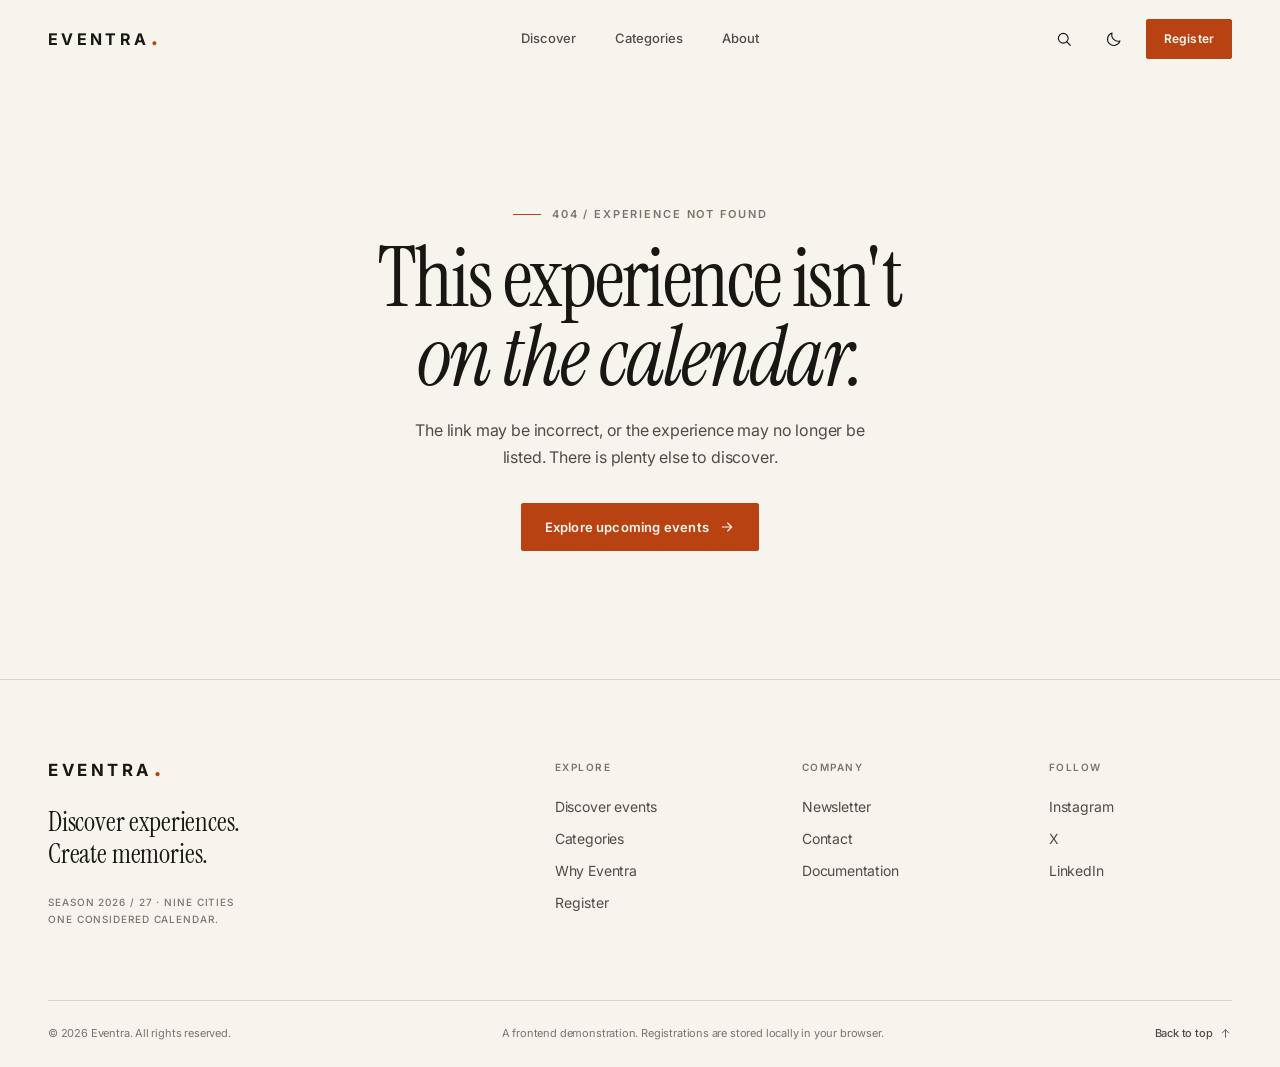
==== commit b4f2cea4: "style: remove em dashes from copy and metadata" ====
--- a/event.html
+++ b/event.html
@@ -3,10 +3,10 @@
 <head>
   <meta charset="utf-8">
   <meta name="viewport" content="width=device-width, initial-scale=1">
-  <title>Experience — Eventra</title>
+  <title>Experience | Eventra</title>
   <meta name="description" content="An experience on the Eventra calendar. See the details, check availability, and register in a minute.">
   <meta name="theme-color" content="#f7f4ee">
-  <meta property="og:title" content="Experience — Eventra">
+  <meta property="og:title" content="Experience | Eventra">
   <meta property="og:description" content="An experience on the Eventra calendar.">
   <meta property="og:type" content="website">
   <link rel="icon" href="assets/favicon.svg" type="image/svg+xml">
@@ -28,7 +28,7 @@
 
   <header class="site-header" id="site-header">
     <div class="container header__inner">
-      <a class="brand" href="index.html" aria-label="Eventra — home">
+      <a class="brand" href="index.html" aria-label="Eventra home">
         EVENTRA<span class="brand__dot" aria-hidden="true">.</span>
       </a>
 
@@ -242,7 +242,7 @@
 
     <section class="not-found" id="event-not-found" hidden>
       <div class="container not-found__inner">
-        <p class="eyebrow">404 — Experience not found</p>
+        <p class="eyebrow">404 / Experience not found</p>
         <h1>This experience isn't <br><em>on the calendar.</em></h1>
         <p>The link may be incorrect, or the experience may no longer be listed. There is plenty else to discover.</p>
         <a class="btn btn-primary" href="index.html#discover">
@@ -256,7 +256,7 @@
   <footer class="site-footer">
     <div class="container footer__top">
       <div class="footer__brand">
-        <a class="brand" href="index.html" aria-label="Eventra — home">
+        <a class="brand" href="index.html" aria-label="Eventra home">
           EVENTRA<span class="brand__dot" aria-hidden="true">.</span>
         </a>
         <p class="footer__tagline">Discover experiences.<br>Create memories.</p>
--- a/css/style.css
+++ b/css/style.css
@@ -1,5 +1,5 @@
 /* ==========================================================================
-   EVENTRA — core design system
+   EVENTRA - core design system
    Warm editorial minimalism. Instrument Serif, Inter, burnt orange.
    ========================================================================== */
 
--- a/css/components.css
+++ b/css/components.css
@@ -1,5 +1,5 @@
 /* ==========================================================================
-   EVENTRA — homepage components and registration dialog
+   EVENTRA - homepage components and registration dialog
    ========================================================================== */
 
 /* --------------------------------------------------------------------------
--- a/css/event.css
+++ b/css/event.css
@@ -1,5 +1,5 @@
 /* ==========================================================================
-   EVENTRA — event detail page
+   EVENTRA - event detail page
    ========================================================================== */
 
 .event-hero {
--- a/css/responsive.css
+++ b/css/responsive.css
@@ -1,5 +1,5 @@
 /* ==========================================================================
-   EVENTRA — responsive composition
+   EVENTRA - responsive composition
    Mobile 320–480 · Tablet 481–1024 · Desktop 1025+
    ========================================================================== */
 
@@ -25,7 +25,7 @@
 }
 
 /* --------------------------------------------------------------------------
-   Tablet landscape and below — navigation collapses, hero stacks
+   Tablet landscape and below: navigation collapses, hero stacks
    -------------------------------------------------------------------------- */
 @media (max-width: 1023px) {
   .header__inner {
